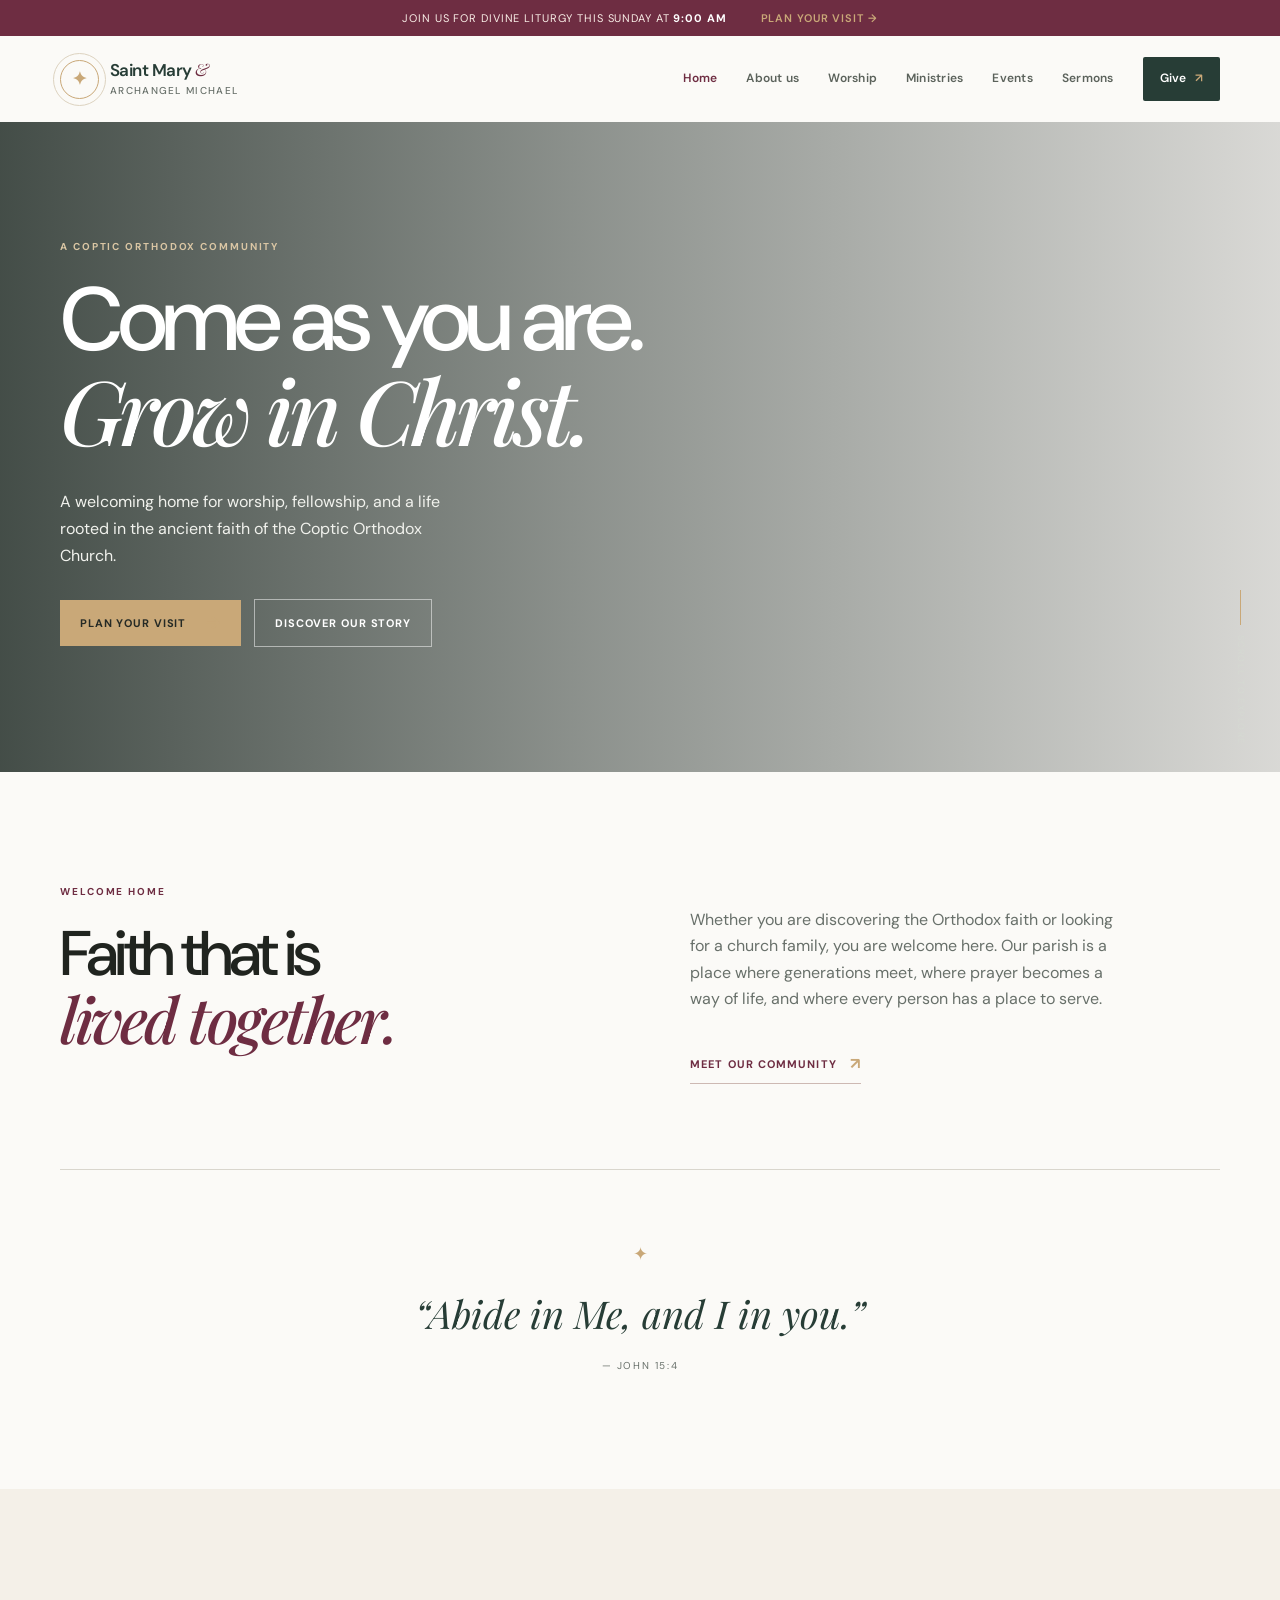
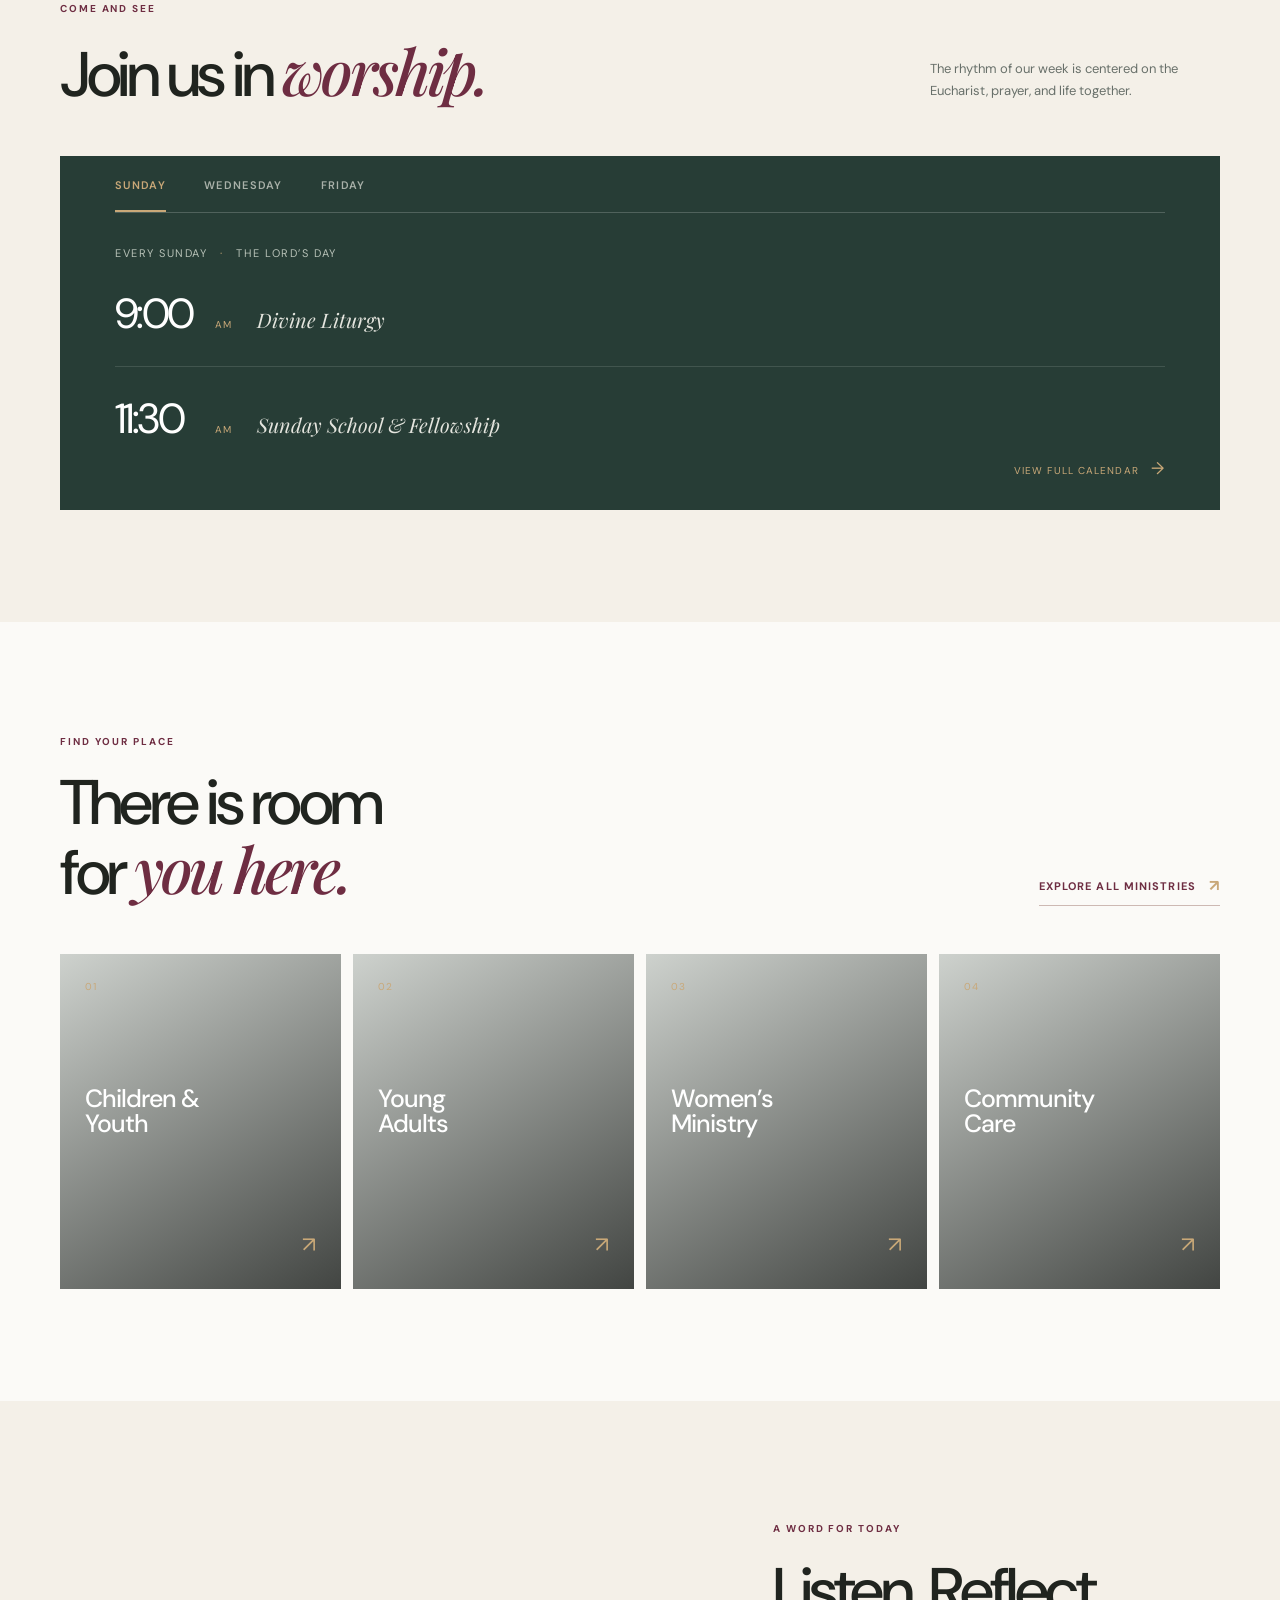
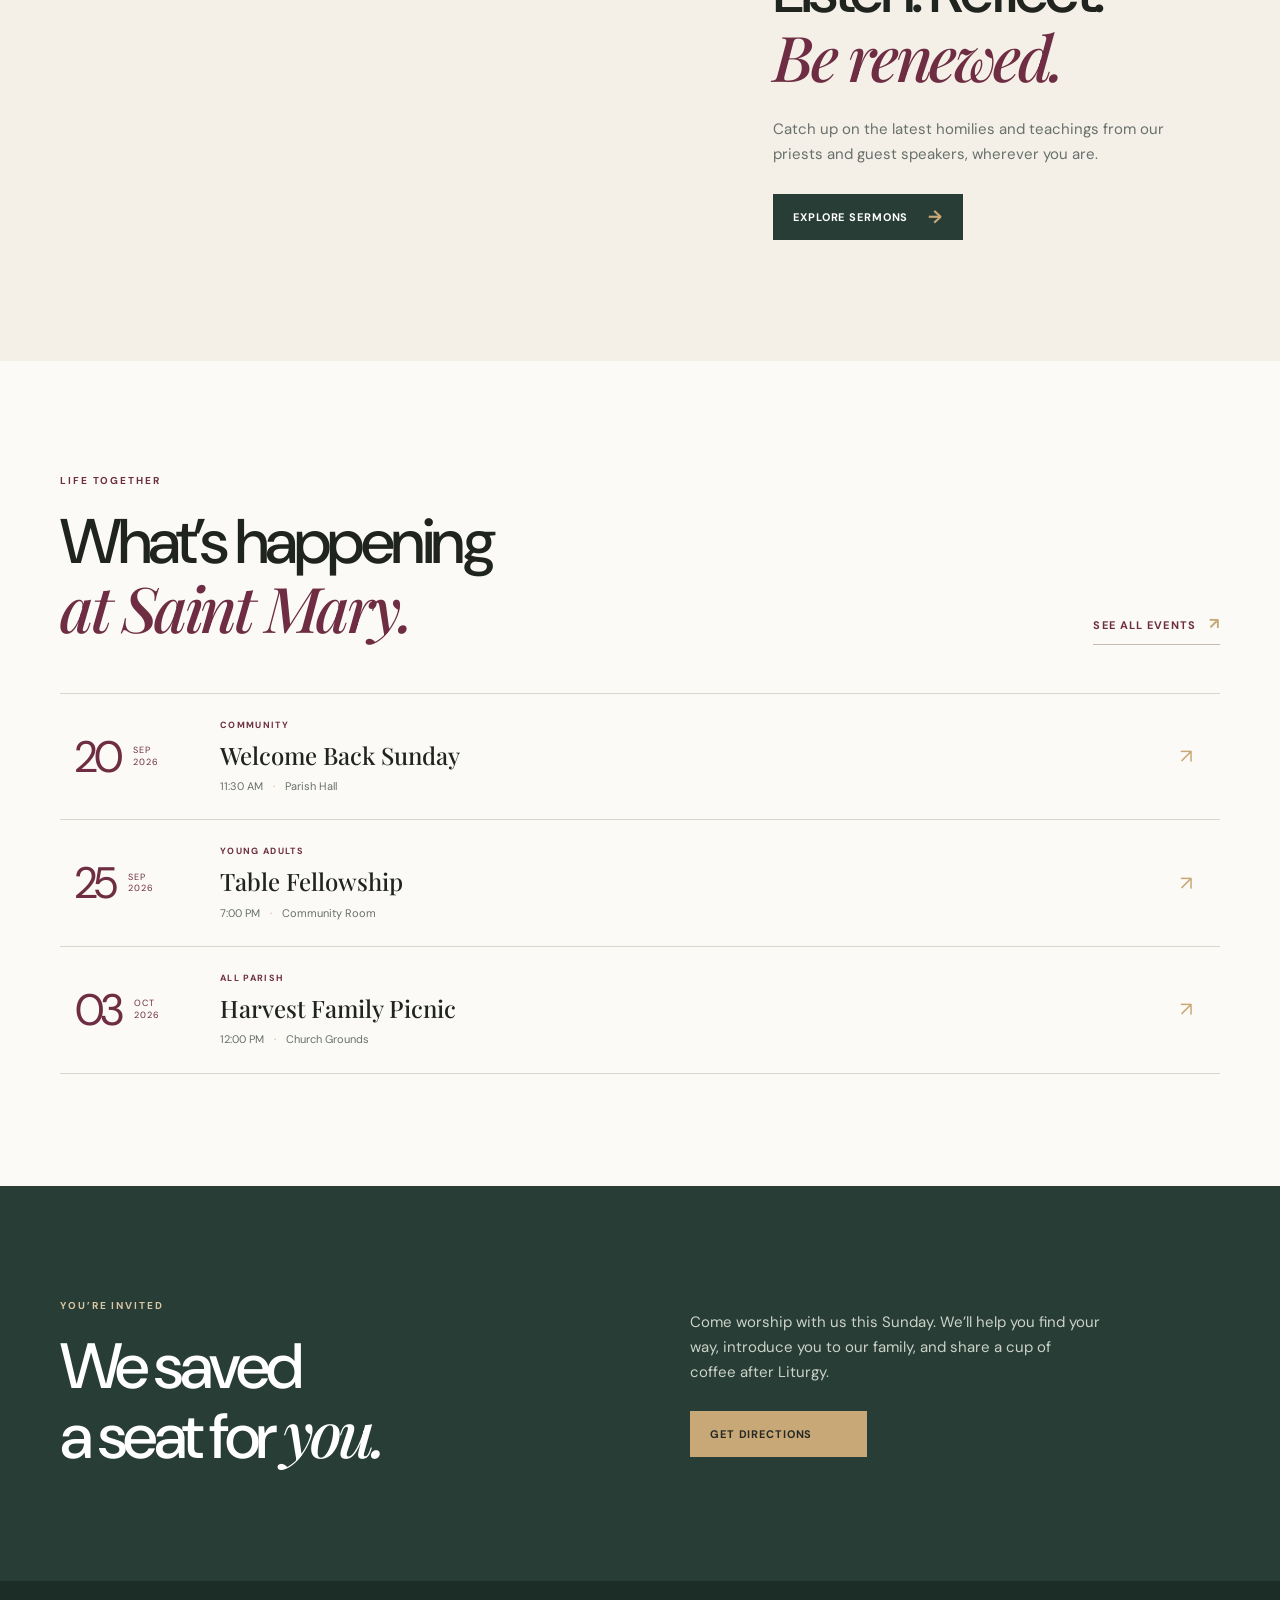
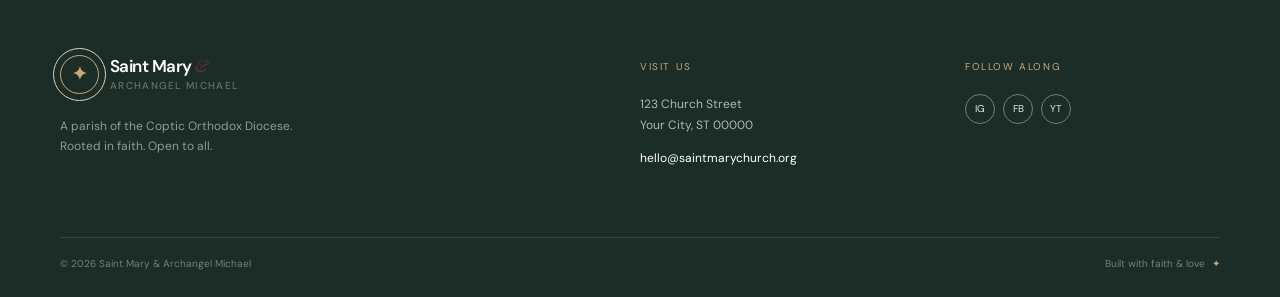
==== index.html @ 9b7d90f0 "Initial commit" ====
<!DOCTYPE html>
<html lang="en">
<head>
  <meta charset="UTF-8">
  <meta name="viewport" content="width=device-width, initial-scale=1.0">
  <meta name="description" content="Saint Mary and Archangel Michael Coptic Orthodox Church — a place to worship, belong, and grow in Christ.">
  <title>Saint Mary &amp; Archangel Michael</title>
  <link rel="preconnect" href="https://fonts.googleapis.com">
  <link rel="preconnect" href="https://fonts.gstatic.com" crossorigin>
  <link href="https://fonts.googleapis.com/css2?family=DM+Sans:wght@400;500;600;700&family=Playfair+Display:ital,wght@0,500;0,600;1,500&display=swap" rel="stylesheet">
  <link rel="stylesheet" href="style.css">
</head>
<body>
  <header class="site-header" id="top">
    <div class="announcement">
      <p>Join us for Divine Liturgy this Sunday at <strong>9:00 AM</strong></p>
      <a href="#visit">Plan your visit <span aria-hidden="true">→</span></a>
    </div>
    <nav class="nav container" aria-label="Main navigation">
      <a class="brand" href="#top" aria-label="Saint Mary and Archangel Michael home">
        <span class="brand-mark" aria-hidden="true"><span>✦</span></span>
        <span class="brand-name">Saint Mary <i>&amp;</i><br><small>Archangel Michael</small></span>
      </a>
      <button class="menu-toggle" type="button" aria-expanded="false" aria-controls="nav-links">
        <span></span><span></span><span></span><span class="sr-only">Open menu</span>
      </button>
      <div class="nav-links" id="nav-links">
        <a class="active" href="index.html">Home</a>
        <a href="pages/about.html">About us</a>
        <a href="pages/worship.html">Worship</a>
        <a href="pages/ministries.html">Ministries</a>
        <a href="pages/events.html">Events</a>
        <a href="pages/sermons.html">Sermons</a>
        <a class="nav-cta" href="pages/give.html">Give <span aria-hidden="true">↗</span></a>
      </div>
    </nav>
  </header>

  <main>
    <section class="hero">
      <div class="hero-image" role="img" aria-label="Sunlight through the windows of a church"></div>
      <div class="hero-overlay"></div>
      <div class="hero-content container">
        <p class="eyebrow light">A Coptic Orthodox community</p>
        <h1>Come as you are.<br><em>Grow in Christ.</em></h1>
        <p class="hero-copy">A welcoming home for worship, fellowship, and a life rooted in the ancient faith of the Coptic Orthodox Church.</p>
        <div class="hero-actions">
          <a class="button button-primary" href="#visit">Plan your visit <span aria-hidden="true">→</span></a>
          <a class="button button-ghost" href="#about">Discover our story</a>
        </div>
      </div>
      <div class="hero-scroll" aria-hidden="true"><span></span> Scroll to explore</div>
    </section>

    <section class="welcome section" id="about">
      <div class="container welcome-grid">
        <div>
          <p class="eyebrow">Welcome home</p>
          <h2>Faith that is<br><em>lived together.</em></h2>
        </div>
        <div class="welcome-copy">
          <p>Whether you are discovering the Orthodox faith or looking for a church family, you are welcome here. Our parish is a place where generations meet, where prayer becomes a way of life, and where every person has a place to serve.</p>
          <a class="text-link" href="#visit">Meet our community <span aria-hidden="true">↗</span></a>
        </div>
      </div>
      <div class="container scripture">
        <span class="cross-line" aria-hidden="true">✦</span>
        <blockquote>“Abide in Me, and I in you.”</blockquote>
        <cite>— John 15:4</cite>
      </div>
    </section>

    <section class="worship section section-tinted" id="worship">
      <div class="container">
        <div class="section-heading">
          <div>
            <p class="eyebrow">Come and see</p>
            <h2>Join us in <em>worship.</em></h2>
          </div>
          <p class="heading-note">The rhythm of our week is centered on the Eucharist, prayer, and life together.</p>
        </div>
        <div class="service-card">
          <div class="service-tabs" role="tablist" aria-label="Service days">
            <button class="service-tab active" role="tab" aria-selected="true" aria-controls="sunday" id="sunday-tab">Sunday</button>
            <button class="service-tab" role="tab" aria-selected="false" aria-controls="wednesday" id="wednesday-tab">Wednesday</button>
            <button class="service-tab" role="tab" aria-selected="false" aria-controls="friday" id="friday-tab">Friday</button>
          </div>
          <div class="service-details active" id="sunday" role="tabpanel" aria-labelledby="sunday-tab">
            <div class="service-day">Every Sunday <span>·</span> The Lord’s Day</div>
            <div class="service-times"><strong>9:00</strong><span>AM</span><i>Divine Liturgy</i></div>
            <div class="service-times"><strong>11:30</strong><span>AM</span><i>Sunday School &amp; Fellowship</i></div>
          </div>
          <div class="service-details" id="wednesday" role="tabpanel" aria-labelledby="wednesday-tab" hidden>
            <div class="service-day">Every Wednesday <span>·</span> Midweek prayer</div>
            <div class="service-times"><strong>7:00</strong><span>PM</span><i>Vespers &amp; Bible Study</i></div>
            <div class="service-times"><strong>8:00</strong><span>PM</span><i>Youth Fellowship</i></div>
          </div>
          <div class="service-details" id="friday" role="tabpanel" aria-labelledby="friday-tab" hidden>
            <div class="service-day">Every Friday <span>·</span> A time of praise</div>
            <div class="service-times"><strong>7:00</strong><span>PM</span><i>Praise &amp; Worship</i></div>
            <div class="service-times"><strong>8:30</strong><span>PM</span><i>Agape Meal</i></div>
          </div>
          <a class="service-link" href="#visit">View full calendar <span aria-hidden="true">→</span></a>
        </div>
      </div>
    </section>

    <section class="ministries section" id="ministries">
      <div class="container">
        <div class="section-heading">
          <div>
            <p class="eyebrow">Find your place</p>
            <h2>There is room<br>for <em>you here.</em></h2>
          </div>
          <a class="text-link desktop-link" href="#contact">Explore all ministries <span aria-hidden="true">↗</span></a>
        </div>
        <div class="ministry-grid">
          <a class="ministry-card card-one" href="#contact"><span class="card-number">01</span><h3>Children &amp;<br>Youth</h3><span class="card-arrow">↗</span></a>
          <a class="ministry-card card-two" href="#contact"><span class="card-number">02</span><h3>Young<br>Adults</h3><span class="card-arrow">↗</span></a>
          <a class="ministry-card card-three" href="#contact"><span class="card-number">03</span><h3>Women’s<br>Ministry</h3><span class="card-arrow">↗</span></a>
          <a class="ministry-card card-four" href="#contact"><span class="card-number">04</span><h3>Community<br>Care</h3><span class="card-arrow">↗</span></a>
        </div>
      </div>
    </section>

    <section class="feature section" id="sermons">
      <div class="feature-image" role="img" aria-label="Candlelight inside the church"></div>
      <div class="feature-content">
        <p class="eyebrow">A word for today</p>
        <h2>Listen. Reflect.<br><em>Be renewed.</em></h2>
        <p>Catch up on the latest homilies and teachings from our priests and guest speakers, wherever you are.</p>
        <a class="button button-dark" href="#events">Explore sermons <span aria-hidden="true">→</span></a>
      </div>
    </section>

    <section class="events section" id="events">
      <div class="container">
        <div class="section-heading">
          <div><p class="eyebrow">Life together</p><h2>What’s happening<br><em>at Saint Mary.</em></h2></div>
          <a class="text-link desktop-link" href="#contact">See all events <span aria-hidden="true">↗</span></a>
        </div>
        <div class="event-list">
          <a class="event" href="#contact"><time datetime="2026-09-20"><strong>20</strong><span>SEP<br>2026</span></time><div><p class="event-type">Community</p><h3>Welcome Back Sunday</h3><p class="event-meta">11:30 AM <span>·</span> Parish Hall</p></div><span class="event-arrow">↗</span></a>
          <a class="event" href="#contact"><time datetime="2026-09-25"><strong>25</strong><span>SEP<br>2026</span></time><div><p class="event-type">Young adults</p><h3>Table Fellowship</h3><p class="event-meta">7:00 PM <span>·</span> Community Room</p></div><span class="event-arrow">↗</span></a>
          <a class="event" href="#contact"><time datetime="2026-10-03"><strong>03</strong><span>OCT<br>2026</span></time><div><p class="event-type">All parish</p><h3>Harvest Family Picnic</h3><p class="event-meta">12:00 PM <span>·</span> Church Grounds</p></div><span class="event-arrow">↗</span></a>
        </div>
      </div>
    </section>

    <section class="visit section" id="visit">
      <div class="container visit-grid">
        <div><p class="eyebrow light">You’re invited</p><h2>We saved<br>a seat for <em>you.</em></h2></div>
        <div id="give"><p>Come worship with us this Sunday. We’ll help you find your way, introduce you to our family, and share a cup of coffee after Liturgy.</p><a class="button button-primary" href="#contact">Get directions <span aria-hidden="true">→</span></a></div>
      </div>
    </section>
  </main>

  <footer class="footer" id="contact">
    <div class="container footer-top">
      <div class="footer-brand"><a class="brand" href="#top"><span class="brand-mark" aria-hidden="true"><span>✦</span></span><span class="brand-name">Saint Mary <i>&amp;</i><br><small>Archangel Michael</small></span></a><p>A parish of the Coptic Orthodox Diocese.<br>Rooted in faith. Open to all.</p></div>
      <div class="footer-column"><p class="footer-label">Visit us</p><p>123 Church Street<br>Your City, ST 00000</p><a href="mailto:hello@saintmarychurch.org">hello@saintmarychurch.org</a></div>
      <div class="footer-column"><p class="footer-label">Follow along</p><div class="socials"><a href="#contact" aria-label="Instagram">ig</a><a href="#contact" aria-label="Facebook">fb</a><a href="#contact" aria-label="YouTube">yt</a></div></div>
    </div>
    <div class="container footer-bottom"><span>© 2026 Saint Mary &amp; Archangel Michael</span><span>Built with faith &amp; love <span aria-hidden="true">✦</span></span></div>
  </footer>
  <script src="script.js"></script>
</body>
</html>
---- style.css ----
:root{--ink:#20241f;--muted:#68706a;--cream:#f4f0e8;--paper:#fbfaf7;--green:#273d36;--green-light:#35554a;--plum:#6e2d42;--gold:#c9a878;--line:#d9d6cd;--serif:"Playfair Display",Georgia,serif;--sans:"DM Sans",Arial,sans-serif}*{box-sizing:border-box}html{scroll-behavior:smooth}body{margin:0;background:var(--paper);color:var(--ink);font-family:var(--sans);font-size:15px;line-height:1.65}a{color:inherit;text-decoration:none}.container{width:min(1160px,calc(100% - 64px));margin:0 auto}.sr-only{position:absolute;width:1px;height:1px;padding:0;margin:-1px;overflow:hidden;clip:rect(0,0,0,0);white-space:nowrap;border:0}.announcement{background:var(--plum);color:#f9eee7;display:flex;justify-content:center;gap:34px;align-items:center;min-height:36px;font-size:11px;letter-spacing:.08em;text-transform:uppercase}.announcement p{margin:0}.announcement strong{color:#fff}.announcement a{color:var(--gold);font-weight:600}.nav{height:86px;display:flex;align-items:center;justify-content:space-between}.site-header{background:var(--paper);position:relative;z-index:5}.brand{display:flex;align-items:center;gap:11px;color:var(--green);font-weight:600;line-height:1.05}.brand-mark{height:39px;width:39px;border:1px solid var(--gold);border-radius:50%;display:grid;place-items:center;color:var(--gold);font-size:18px;position:relative}.brand-mark:after{content:"";height:51px;width:51px;position:absolute;border:1px solid #ddd3c0;border-radius:50%}.brand-name{font-size:17px;letter-spacing:-.03em}.brand-name i{font-family:var(--serif);font-weight:400;color:var(--plum)}.brand-name small{font-size:10px;font-weight:500;letter-spacing:.13em;text-transform:uppercase;color:var(--muted)}.nav-links{display:flex;gap:29px;align-items:center;font-size:12px;font-weight:600;letter-spacing:.02em;color:#5b625b}.nav-links a{transition:color .2s}.nav-links a:hover,.nav-links a.active{color:var(--plum)}.nav-cta{background:var(--green);color:white!important;padding:12px 17px;border-radius:2px}.nav-cta span{color:var(--gold);padding-left:5px}.menu-toggle{display:none;border:0;background:none;padding:10px}.hero{min-height:650px;position:relative;color:#fff;display:flex;align-items:center;overflow:hidden}.hero-image,.hero-overlay{position:absolute;inset:0}.hero-image{background-image:url("https://images.unsplash.com/photo-1507692049790-de58290a4334?auto=format&fit=crop&w=2000&q=85");background-position:center 55%;background-size:cover;transform:scale(1.02)}.hero-overlay{background:linear-gradient(90deg,rgba(22,34,28,.8) 0%,rgba(27,38,32,.49) 46%,rgba(23,26,22,.15) 100%)}.hero-content{position:relative;padding:88px 0 96px}.eyebrow{color:var(--plum);font-size:10px;font-weight:700;letter-spacing:.19em;text-transform:uppercase;margin:0 0 21px}.eyebrow.light{color:#dac6a4}.hero h1{font-size:clamp(52px,7vw,92px);font-weight:500;letter-spacing:-.055em;line-height:.99;margin:0;max-width:700px}.hero h1 em,.visit h2 em{font-family:var(--serif);font-weight:500}.hero-copy{color:#f1f2ed;max-width:420px;margin:27px 0 30px;font-size:16px;line-height:1.7}.hero-actions{display:flex;align-items:center;gap:13px}.button{display:inline-flex;align-items:center;gap:20px;padding:14px 20px;font-size:11px;font-weight:700;letter-spacing:.08em;text-transform:uppercase;transition:all .2s}.button span{font-size:18px;color:var(--gold);line-height:0}.button-primary{background:var(--gold);color:#252a25}.button-primary:hover{background:#dfc18f}.button-ghost{border:1px solid rgba(255,255,255,.5);color:#fff}.button-ghost:hover{background:#fff;color:var(--green)}.hero-scroll{position:absolute;right:32px;bottom:28px;font-size:9px;letter-spacing:.16em;text-transform:uppercase;color:#d5d9d2;writing-mode:vertical-rl;display:flex;align-items:center;gap:10px}.hero-scroll span{height:35px;border-left:1px solid var(--gold)}.section{padding:112px 0}.welcome{background:var(--paper)}.welcome-grid{display:grid;grid-template-columns:1fr 1fr;gap:100px}.welcome h2,.section-heading h2,.feature h2{font-size:clamp(40px,5vw,63px);font-weight:500;letter-spacing:-.055em;line-height:1.03;margin:0}.welcome h2 em,.section-heading h2 em,.feature h2 em{font-family:var(--serif);font-weight:500;color:var(--plum)}.welcome-copy{padding-top:7px;max-width:440px;color:var(--muted);font-size:16px}.text-link{display:inline-flex;gap:13px;align-items:center;color:var(--plum);font-size:11px;text-transform:uppercase;font-weight:700;letter-spacing:.1em;border-bottom:1px solid #cdb9b3;padding-bottom:6px;margin-top:22px}.text-link span{font-size:16px;color:var(--gold)}.scripture{text-align:center;border-top:1px solid var(--line);margin-top:85px;padding-top:70px}.cross-line{font-size:18px;color:var(--gold)}blockquote{font-family:var(--serif);color:var(--green);font-size:clamp(27px,3vw,39px);margin:12px 0 7px;font-style:italic}cite{font-size:10px;letter-spacing:.16em;text-transform:uppercase;font-style:normal;color:var(--muted)}.section-tinted{background:var(--cream)}.section-heading{display:flex;justify-content:space-between;align-items:flex-end;margin-bottom:48px}.heading-note{width:290px;color:var(--muted);font-size:13px;margin:0 0 7px}.service-card{background:var(--green);color:#fff;padding:0 55px;position:relative}.service-tabs{display:flex;border-bottom:1px solid rgba(255,255,255,.19);gap:38px}.service-tab{font:600 11px var(--sans);letter-spacing:.12em;text-transform:uppercase;background:none;color:#a9b1a9;border:0;border-bottom:2px solid transparent;padding:22px 0 18px;cursor:pointer}.service-tab.active{color:var(--gold);border-color:var(--gold)}.service-details{padding:31px 0 40px}.service-day{font-size:11px;text-transform:uppercase;letter-spacing:.14em;color:#b7c1b7}.service-day span{color:var(--gold);padding:0 8px}.service-times{display:grid;grid-template-columns:100px 42px 1fr;align-items:baseline;border-bottom:1px solid rgba(255,255,255,.12);padding:17px 0}.service-times:last-child{border:0}.service-times strong{font-size:42px;font-weight:400;letter-spacing:-.06em}.service-times span{font-size:10px;color:var(--gold);letter-spacing:.1em}.service-times i{font-family:var(--serif);font-size:20px;font-style:italic;color:#e4e5de}.service-link{position:absolute;right:55px;bottom:28px;color:var(--gold);font-size:10px;letter-spacing:.11em;text-transform:uppercase}.service-link span{font-size:17px;padding-left:8px}.ministries{background:var(--paper)}.ministry-grid{display:grid;grid-template-columns:repeat(4,1fr);gap:12px}.ministry-card{aspect-ratio:.84;position:relative;padding:25px;display:flex;flex-direction:column;justify-content:space-between;color:#fff;overflow:hidden;background-size:cover;background-position:center;transition:transform .3s}.ministry-card:before{content:"";position:absolute;inset:0;background:linear-gradient(150deg,rgba(24,48,38,.2),rgba(20,24,21,.8))}.ministry-card>*{position:relative}.ministry-card:hover{transform:translateY(-7px)}.card-one{background-image:url("https://images.unsplash.com/photo-1489493585363-d69421e0edd3?auto=format&fit=crop&w=700&q=80")}.card-two{background-image:url("https://images.unsplash.com/photo-1529156069898-49953e39b3ac?auto=format&fit=crop&w=700&q=80")}.card-three{background-image:url("https://images.unsplash.com/photo-1511632765486-a01980e01a18?auto=format&fit=crop&w=700&q=80")}.card-four{background-image:url("https://images.unsplash.com/photo-1532629345422-7515f3d16bb6?auto=format&fit=crop&w=700&q=80")}.card-number{font-size:10px;color:var(--gold);letter-spacing:.12em}.ministry-card h3{font-size:25px;line-height:1.02;font-weight:500;letter-spacing:-.04em;margin:0}.card-arrow{align-self:flex-end;color:var(--gold);font-size:22px}.feature{padding:0;display:grid;grid-template-columns:1.1fr .9fr;background:var(--cream)}.feature-image{min-height:560px;background:url("https://images.unsplash.com/photo-1519491050282-cf00c82424b4?auto=format&fit=crop&w=1200&q=85") center/cover}.feature-content{align-self:center;padding:70px 12%;max-width:560px}.feature-content>p:not(.eyebrow){color:var(--muted);margin:24px 0 27px}.button-dark{background:var(--green);color:#fff}.button-dark:hover{background:var(--plum)}.events{background:var(--paper)}.event-list{border-top:1px solid var(--line)}.event{display:grid;grid-template-columns:115px 1fr 25px;align-items:center;gap:30px;padding:24px 15px;border-bottom:1px solid var(--line);transition:background .2s}.event:hover{background:var(--cream)}.event time{display:flex;align-items:center;gap:13px;color:var(--plum)}.event time strong{font-size:44px;font-weight:400;letter-spacing:-.08em;line-height:1}.event time span{font-size:9px;line-height:1.3;letter-spacing:.12em}.event-type{font-size:9px;color:var(--plum);font-weight:700;letter-spacing:.15em;text-transform:uppercase;margin:0}.event h3{font-family:var(--serif);font-size:24px;font-weight:500;margin:3px 0 2px}.event-meta{font-size:11px;color:var(--muted);margin:0}.event-meta span{color:var(--gold);padding:0 7px}.event-arrow{font-size:20px;color:var(--gold)}.visit{background:var(--green);color:#fff}.visit-grid{display:grid;grid-template-columns:1fr 1fr;gap:100px;align-items:center}.visit h2{font-size:clamp(45px,5vw,67px);font-weight:500;letter-spacing:-.06em;line-height:1.01;margin:0}.visit-grid>div:last-child{max-width:410px}.visit-grid>div:last-child p{color:#ccd2c8;margin:0 0 26px}.footer{background:#1c2c26;color:#c9d0c7;padding:74px 0 25px}.footer-top{display:grid;grid-template-columns:2fr 1fr 1fr;gap:70px;padding-bottom:68px}.footer .brand{color:#fff}.footer-brand>p{font-size:12px;color:#8f9e92;margin:23px 0 0}.footer-label{font-size:10px;letter-spacing:.16em;text-transform:uppercase;color:var(--gold);margin:4px 0 18px}.footer-column p:not(.footer-label){font-size:12px;color:#afb9af;line-height:1.8;margin:0}.footer-column>a{font-size:12px;color:#fff;display:block;margin-top:12px}.socials{display:flex;gap:8px}.socials a{border:1px solid #718176;color:#e5e9df;width:30px;height:30px;border-radius:50%;font-size:10px;display:grid;place-items:center;text-transform:uppercase}.footer-bottom{border-top:1px solid #35473d;padding-top:18px;display:flex;justify-content:space-between;color:#748378;font-size:10px}.footer-bottom span span{color:var(--gold);padding-left:4px}@media(max-width:800px){.container{width:min(100% - 40px,600px)}.announcement{gap:10px;padding:7px 15px;font-size:9px}.nav{height:74px}.menu-toggle{display:flex;flex-direction:column;gap:4px}.menu-toggle span:not(.sr-only){display:block;width:21px;height:1px;background:var(--green)}.nav-links{position:absolute;display:none;top:110px;left:20px;right:20px;flex-direction:column;align-items:stretch;gap:0;background:var(--paper);box-shadow:0 12px 30px #20241f18;padding:10px}.nav-links.open{display:flex}.nav-links a{padding:12px 10px}.hero{min-height:600px}.hero-content{padding:75px 0}.hero h1{font-size:clamp(48px,13vw,72px)}.hero-scroll{display:none}.section{padding:78px 0}.welcome-grid,.visit-grid{grid-template-columns:1fr;gap:27px}.welcome-copy{padding:0}.scripture{margin-top:65px;padding-top:50px}.section-heading{display:block;margin-bottom:32px}.heading-note{margin-top:23px;width:auto}.service-card{padding:0 23px}.service-tabs{gap:20px}.service-tab{font-size:9px}.service-link{position:static;display:block;padding-bottom:25px}.service-times{grid-template-columns:80px 37px 1fr}.service-times strong{font-size:34px}.service-times i{font-size:17px}.ministry-grid{grid-template-columns:1fr 1fr}.ministry-card{padding:17px;aspect-ratio:.88}.ministry-card h3{font-size:21px}.desktop-link{display:none}.feature{grid-template-columns:1fr}.feature-image{min-height:330px}.feature-content{padding:65px 20px}.event{grid-template-columns:70px 1fr 20px;gap:15px;padding:20px 0}.event time strong{font-size:34px}.event h3{font-size:20px}.footer-top{grid-template-columns:1fr 1fr;gap:38px}.footer-brand{grid-column:1/-1}.footer-bottom{display:block}.footer-bottom span{display:block;margin-top:5px}}@media(max-width:400px){.brand-name{font-size:15px}.brand-name small{font-size:8px}.brand-mark{width:34px;height:34px}.announcement a{display:none}.hero-actions{align-items:flex-start;flex-direction:column}.hero-copy{font-size:14px}.service-times{grid-template-columns:70px 31px 1fr}.service-times i{font-size:15px}.footer-top{grid-template-columns:1fr}}
.page-hero{min-height:390px;background:var(--green);color:#fff;display:flex;align-items:center;position:relative;overflow:hidden}.page-hero:after{content:"✦";position:absolute;right:9%;bottom:-58px;color:rgba(201,168,120,.2);font-size:330px;line-height:1}.page-hero .container{position:relative;z-index:1}.page-hero h1{font-size:clamp(47px,6vw,76px);font-weight:500;letter-spacing:-.06em;line-height:1.02;margin:0}.page-hero h1 em{font-family:var(--serif);color:var(--gold);font-weight:500}.page-hero p:last-child{color:#c6d0c7;max-width:390px;margin:24px 0 0;font-size:16px}.page-hero-worship{background:linear-gradient(90deg,rgba(27,52,42,.92),rgba(27,52,42,.6)),url("https://images.unsplash.com/photo-1519491050282-cf00c82424b4?auto=format&fit=crop&w=1600&q=80") center/cover}.page-hero-ministries{background:linear-gradient(90deg,rgba(27,52,42,.92),rgba(27,52,42,.55)),url("https://images.unsplash.com/photo-1529156069898-49953e39b3ac?auto=format&fit=crop&w=1600&q=80") center/cover}.page-hero-events{background:linear-gradient(90deg,rgba(27,52,42,.92),rgba(27,52,42,.55)),url("https://images.unsplash.com/photo-1504150558240-0b4fd8946624?auto=format&fit=crop&w=1600&q=80") center/cover}.page-hero-sermons{background:linear-gradient(90deg,rgba(27,52,42,.92),rgba(27,52,42,.55)),url("https://images.unsplash.com/photo-1507692049790-de58290a4334?auto=format&fit=crop&w=1600&q=80") center/cover}.page-hero-give{background:linear-gradient(90deg,rgba(27,52,42,.92),rgba(27,52,42,.55)),url("https://images.unsplash.com/photo-1504052434569-70ad5836ab65?auto=format&fit=crop&w=1600&q=80") center/cover}.split-content{display:grid;grid-template-columns:1fr 1fr;gap:100px}.split-content h2{font-size:clamp(40px,5vw,62px);font-weight:500;letter-spacing:-.055em;line-height:1.04;margin:0}.split-content h2 em{font-family:var(--serif);color:var(--plum);font-weight:500}.prose{max-width:480px;color:var(--muted);font-size:16px;padding-top:5px}.prose p{margin:0 0 20px}.values-grid{display:grid;grid-template-columns:1.2fr repeat(3,1fr);gap:35px}.values-grid h2{font-size:clamp(35px,4vw,50px);font-weight:500;letter-spacing:-.055em;line-height:1.02;margin:0}.values-grid h2 em{font-family:var(--serif);color:var(--plum);font-weight:500}.value{border-left:1px solid var(--line);padding-left:24px}.value span,.ministry-details span,.giving-card>span{font-size:10px;color:var(--plum);letter-spacing:.15em;font-weight:700}.value h3,.ministry-details h3,.giving-card h3{font-family:var(--serif);font-size:25px;font-weight:500;margin:23px 0 7px}.value p,.ministry-details p,.giving-card p{color:var(--muted);font-size:13px;margin:0}.worship-card{max-width:960px}.ministry-details{display:grid;grid-template-columns:repeat(4,1fr);gap:25px}.ministry-details>div{border-top:1px solid var(--line);padding-top:19px}.ministry-details h3{margin-top:18px}.sermon-list{border-top:1px solid var(--line)}.sermon{display:grid;grid-template-columns:54px 1fr auto;align-items:center;gap:22px;padding:25px 12px;border-bottom:1px solid var(--line)}.sermon-play{height:43px;width:43px;border:1px solid var(--gold);border-radius:50%;display:grid;place-items:center;color:var(--plum);font-size:13px;padding-left:2px}.sermon h3{font-family:var(--serif);font-size:25px;font-weight:500;margin:4px 0}.sermon p:last-child{color:var(--muted);font-size:11px;margin:0}.sermon p span{color:var(--gold);padding:0 6px}.sermon .text-link{margin:0}.giving-grid{display:grid;grid-template-columns:repeat(3,1fr);gap:13px}.giving-card{background:var(--paper);padding:30px;min-height:280px;display:flex;flex-direction:column;align-items:flex-start}.giving-card h3{font-size:28px;margin:25px 0 7px}.giving-card p{max-width:250px}.giving-card .button,.giving-card .text-link{margin-top:auto}
@media(max-width:800px){.page-hero{min-height:350px}.page-hero:after{font-size:220px;right:-3%;bottom:-40px}.split-content{grid-template-columns:1fr;gap:28px}.values-grid{grid-template-columns:1fr 1fr;gap:34px}.values-grid>div:first-child{grid-column:1/-1}.ministry-details{grid-template-columns:1fr 1fr}.sermon{grid-template-columns:45px 1fr}.sermon .text-link{grid-column:2;justify-self:start}.giving-grid{grid-template-columns:1fr}.giving-card{min-height:235px}}
@media(max-width:400px){.values-grid,.ministry-details{grid-template-columns:1fr}.values-grid>div:first-child{grid-column:auto}.value{border-left:0;border-top:1px solid var(--line);padding:20px 0 0}}
.standalone-page{background:var(--cream)}.standalone-header{background:var(--paper);border-bottom:1px solid var(--line);padding:24px 0}.tool-page,.legal-page{padding:92px 0 120px}.tool-intro{max-width:650px;margin-bottom:55px}.tool-intro h1,.legal-heading h1{font-size:clamp(50px,7vw,84px);font-weight:500;letter-spacing:-.06em;line-height:.98;margin:0}.tool-intro h1 em,.legal-heading h1 em{font-family:var(--serif);font-weight:500;color:var(--plum)}.tool-intro>p:last-child{color:var(--muted);font-size:17px;max-width:510px;margin:27px 0 0}.tool-card{background:var(--green);color:#fff;max-width:740px;padding:45px 50px;position:relative}.tool-card-number{color:var(--gold);font-size:10px;font-weight:700;letter-spacing:.16em}.tool-card h2{font-family:var(--serif);font-size:34px;font-weight:500;margin:24px 0 10px}.tool-card p{color:#d4ddd4;max-width:580px;margin:0}.tool-card .tool-note{border-top:1px solid rgba(255,255,255,.2);margin-top:27px;padding-top:20px;font-size:13px;color:#b7c3b8}.standalone-link{margin-top:25px;color:var(--gold)!important;border-color:rgba(201,168,120,.55)}.legal-heading{margin-bottom:48px}.legal-heading>p:last-child{color:var(--muted);font-size:12px;letter-spacing:.08em;text-transform:uppercase;margin:22px 0 0}.legal-card{background:var(--paper);max-width:840px;padding:55px 65px;box-shadow:0 12px 40px rgba(39,61,54,.06)}.legal-card p,.legal-card li{color:var(--muted);font-size:15px;line-height:1.8}.legal-card p:first-child{color:var(--ink)}.legal-card h2{font-size:23px;color:var(--green);font-family:var(--serif);font-weight:500;margin:38px 0 8px}.legal-card ul{padding-left:23px}.legal-card code{font-size:12px;background:var(--cream);padding:3px 5px;overflow-wrap:anywhere}.legal-card a{color:var(--plum);border-bottom:1px solid #cdb9b3}.legal-card .standalone-link{color:var(--plum)!important}@media(max-width:800px){.standalone-header{padding:20px 0}.tool-page,.legal-page{padding:65px 0 80px}.tool-card,.legal-card{padding:32px 25px}.legal-card p,.legal-card li{font-size:14px}}
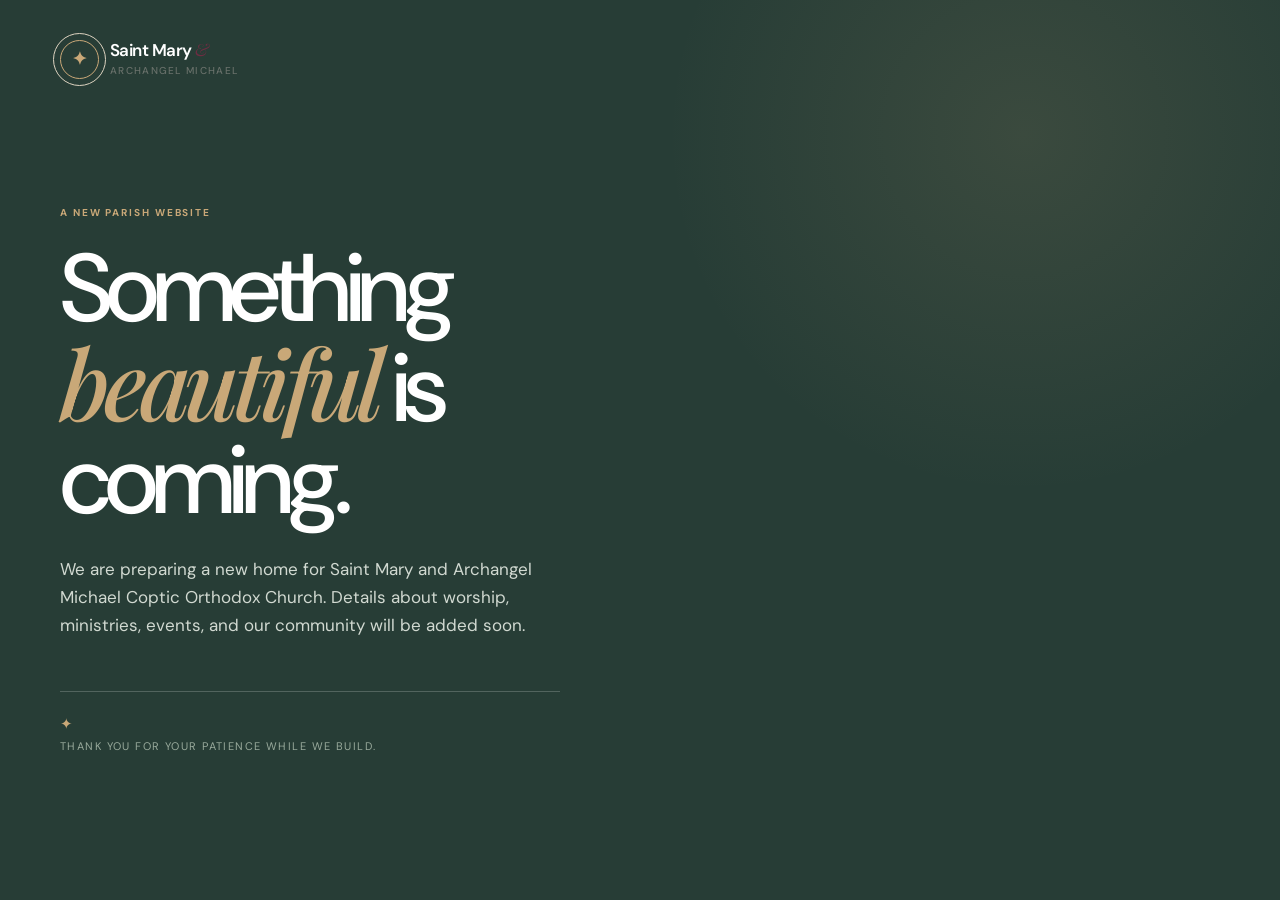
==== commit 77106904: "Updated all page templates with "coming soon" placeholders while the website is under construction" ====
--- a/index.html
+++ b/index.html
@@ -3,166 +3,25 @@
 <head>
   <meta charset="UTF-8">
   <meta name="viewport" content="width=device-width, initial-scale=1.0">
-  <meta name="description" content="Saint Mary and Archangel Michael Coptic Orthodox Church — a place to worship, belong, and grow in Christ.">
-  <title>Saint Mary &amp; Archangel Michael</title>
+  <meta name="robots" content="noindex">
+  <title>Coming Soon | Saint Mary &amp; Archangel Michael</title>
   <link rel="preconnect" href="https://fonts.googleapis.com">
   <link rel="preconnect" href="https://fonts.gstatic.com" crossorigin>
   <link href="https://fonts.googleapis.com/css2?family=DM+Sans:wght@400;500;600;700&family=Playfair+Display:ital,wght@0,500;0,600;1,500&display=swap" rel="stylesheet">
   <link rel="stylesheet" href="style.css">
 </head>
-<body>
-  <header class="site-header" id="top">
-    <div class="announcement">
-      <p>Join us for Divine Liturgy this Sunday at <strong>9:00 AM</strong></p>
-      <a href="#visit">Plan your visit <span aria-hidden="true">→</span></a>
+<body class="coming-soon-page">
+  <main class="coming-soon">
+    <div class="container">
+      <div class="brand" aria-label="Saint Mary and Archangel Michael"><span class="brand-mark" aria-hidden="true"><span>✦</span></span><span class="brand-name">Saint Mary <i>&amp;</i><br><small>Archangel Michael</small></span></div>
+      <div class="coming-soon-content">
+        <p class="eyebrow">A new parish website</p>
+        <h1>Something<br><em>beautiful</em> is coming.</h1>
+        <p>We are preparing a new home for Saint Mary and Archangel Michael Coptic Orthodox Church. Details about worship, ministries, events, and our community will be added soon.</p>
+        <div class="coming-soon-rule"><span>✦</span></div>
+        <p class="coming-soon-note">Thank you for your patience while we build.</p>
+      </div>
     </div>
-    <nav class="nav container" aria-label="Main navigation">
-      <a class="brand" href="#top" aria-label="Saint Mary and Archangel Michael home">
-        <span class="brand-mark" aria-hidden="true"><span>✦</span></span>
-        <span class="brand-name">Saint Mary <i>&amp;</i><br><small>Archangel Michael</small></span>
-      </a>
-      <button class="menu-toggle" type="button" aria-expanded="false" aria-controls="nav-links">
-        <span></span><span></span><span></span><span class="sr-only">Open menu</span>
-      </button>
-      <div class="nav-links" id="nav-links">
-        <a class="active" href="index.html">Home</a>
-        <a href="pages/about.html">About us</a>
-        <a href="pages/worship.html">Worship</a>
-        <a href="pages/ministries.html">Ministries</a>
-        <a href="pages/events.html">Events</a>
-        <a href="pages/sermons.html">Sermons</a>
-        <a class="nav-cta" href="pages/give.html">Give <span aria-hidden="true">↗</span></a>
-      </div>
-    </nav>
-  </header>
-
-  <main>
-    <section class="hero">
-      <div class="hero-image" role="img" aria-label="Sunlight through the windows of a church"></div>
-      <div class="hero-overlay"></div>
-      <div class="hero-content container">
-        <p class="eyebrow light">A Coptic Orthodox community</p>
-        <h1>Come as you are.<br><em>Grow in Christ.</em></h1>
-        <p class="hero-copy">A welcoming home for worship, fellowship, and a life rooted in the ancient faith of the Coptic Orthodox Church.</p>
-        <div class="hero-actions">
-          <a class="button button-primary" href="#visit">Plan your visit <span aria-hidden="true">→</span></a>
-          <a class="button button-ghost" href="#about">Discover our story</a>
-        </div>
-      </div>
-      <div class="hero-scroll" aria-hidden="true"><span></span> Scroll to explore</div>
-    </section>
-
-    <section class="welcome section" id="about">
-      <div class="container welcome-grid">
-        <div>
-          <p class="eyebrow">Welcome home</p>
-          <h2>Faith that is<br><em>lived together.</em></h2>
-        </div>
-        <div class="welcome-copy">
-          <p>Whether you are discovering the Orthodox faith or looking for a church family, you are welcome here. Our parish is a place where generations meet, where prayer becomes a way of life, and where every person has a place to serve.</p>
-          <a class="text-link" href="#visit">Meet our community <span aria-hidden="true">↗</span></a>
-        </div>
-      </div>
-      <div class="container scripture">
-        <span class="cross-line" aria-hidden="true">✦</span>
-        <blockquote>“Abide in Me, and I in you.”</blockquote>
-        <cite>— John 15:4</cite>
-      </div>
-    </section>
-
-    <section class="worship section section-tinted" id="worship">
-      <div class="container">
-        <div class="section-heading">
-          <div>
-            <p class="eyebrow">Come and see</p>
-            <h2>Join us in <em>worship.</em></h2>
-          </div>
-          <p class="heading-note">The rhythm of our week is centered on the Eucharist, prayer, and life together.</p>
-        </div>
-        <div class="service-card">
-          <div class="service-tabs" role="tablist" aria-label="Service days">
-            <button class="service-tab active" role="tab" aria-selected="true" aria-controls="sunday" id="sunday-tab">Sunday</button>
-            <button class="service-tab" role="tab" aria-selected="false" aria-controls="wednesday" id="wednesday-tab">Wednesday</button>
-            <button class="service-tab" role="tab" aria-selected="false" aria-controls="friday" id="friday-tab">Friday</button>
-          </div>
-          <div class="service-details active" id="sunday" role="tabpanel" aria-labelledby="sunday-tab">
-            <div class="service-day">Every Sunday <span>·</span> The Lord’s Day</div>
-            <div class="service-times"><strong>9:00</strong><span>AM</span><i>Divine Liturgy</i></div>
-            <div class="service-times"><strong>11:30</strong><span>AM</span><i>Sunday School &amp; Fellowship</i></div>
-          </div>
-          <div class="service-details" id="wednesday" role="tabpanel" aria-labelledby="wednesday-tab" hidden>
-            <div class="service-day">Every Wednesday <span>·</span> Midweek prayer</div>
-            <div class="service-times"><strong>7:00</strong><span>PM</span><i>Vespers &amp; Bible Study</i></div>
-            <div class="service-times"><strong>8:00</strong><span>PM</span><i>Youth Fellowship</i></div>
-          </div>
-          <div class="service-details" id="friday" role="tabpanel" aria-labelledby="friday-tab" hidden>
-            <div class="service-day">Every Friday <span>·</span> A time of praise</div>
-            <div class="service-times"><strong>7:00</strong><span>PM</span><i>Praise &amp; Worship</i></div>
-            <div class="service-times"><strong>8:30</strong><span>PM</span><i>Agape Meal</i></div>
-          </div>
-          <a class="service-link" href="#visit">View full calendar <span aria-hidden="true">→</span></a>
-        </div>
-      </div>
-    </section>
-
-    <section class="ministries section" id="ministries">
-      <div class="container">
-        <div class="section-heading">
-          <div>
-            <p class="eyebrow">Find your place</p>
-            <h2>There is room<br>for <em>you here.</em></h2>
-          </div>
-          <a class="text-link desktop-link" href="#contact">Explore all ministries <span aria-hidden="true">↗</span></a>
-        </div>
-        <div class="ministry-grid">
-          <a class="ministry-card card-one" href="#contact"><span class="card-number">01</span><h3>Children &amp;<br>Youth</h3><span class="card-arrow">↗</span></a>
-          <a class="ministry-card card-two" href="#contact"><span class="card-number">02</span><h3>Young<br>Adults</h3><span class="card-arrow">↗</span></a>
-          <a class="ministry-card card-three" href="#contact"><span class="card-number">03</span><h3>Women’s<br>Ministry</h3><span class="card-arrow">↗</span></a>
-          <a class="ministry-card card-four" href="#contact"><span class="card-number">04</span><h3>Community<br>Care</h3><span class="card-arrow">↗</span></a>
-        </div>
-      </div>
-    </section>
-
-    <section class="feature section" id="sermons">
-      <div class="feature-image" role="img" aria-label="Candlelight inside the church"></div>
-      <div class="feature-content">
-        <p class="eyebrow">A word for today</p>
-        <h2>Listen. Reflect.<br><em>Be renewed.</em></h2>
-        <p>Catch up on the latest homilies and teachings from our priests and guest speakers, wherever you are.</p>
-        <a class="button button-dark" href="#events">Explore sermons <span aria-hidden="true">→</span></a>
-      </div>
-    </section>
-
-    <section class="events section" id="events">
-      <div class="container">
-        <div class="section-heading">
-          <div><p class="eyebrow">Life together</p><h2>What’s happening<br><em>at Saint Mary.</em></h2></div>
-          <a class="text-link desktop-link" href="#contact">See all events <span aria-hidden="true">↗</span></a>
-        </div>
-        <div class="event-list">
-          <a class="event" href="#contact"><time datetime="2026-09-20"><strong>20</strong><span>SEP<br>2026</span></time><div><p class="event-type">Community</p><h3>Welcome Back Sunday</h3><p class="event-meta">11:30 AM <span>·</span> Parish Hall</p></div><span class="event-arrow">↗</span></a>
-          <a class="event" href="#contact"><time datetime="2026-09-25"><strong>25</strong><span>SEP<br>2026</span></time><div><p class="event-type">Young adults</p><h3>Table Fellowship</h3><p class="event-meta">7:00 PM <span>·</span> Community Room</p></div><span class="event-arrow">↗</span></a>
-          <a class="event" href="#contact"><time datetime="2026-10-03"><strong>03</strong><span>OCT<br>2026</span></time><div><p class="event-type">All parish</p><h3>Harvest Family Picnic</h3><p class="event-meta">12:00 PM <span>·</span> Church Grounds</p></div><span class="event-arrow">↗</span></a>
-        </div>
-      </div>
-    </section>
-
-    <section class="visit section" id="visit">
-      <div class="container visit-grid">
-        <div><p class="eyebrow light">You’re invited</p><h2>We saved<br>a seat for <em>you.</em></h2></div>
-        <div id="give"><p>Come worship with us this Sunday. We’ll help you find your way, introduce you to our family, and share a cup of coffee after Liturgy.</p><a class="button button-primary" href="#contact">Get directions <span aria-hidden="true">→</span></a></div>
-      </div>
-    </section>
   </main>
-
-  <footer class="footer" id="contact">
-    <div class="container footer-top">
-      <div class="footer-brand"><a class="brand" href="#top"><span class="brand-mark" aria-hidden="true"><span>✦</span></span><span class="brand-name">Saint Mary <i>&amp;</i><br><small>Archangel Michael</small></span></a><p>A parish of the Coptic Orthodox Diocese.<br>Rooted in faith. Open to all.</p></div>
-      <div class="footer-column"><p class="footer-label">Visit us</p><p>123 Church Street<br>Your City, ST 00000</p><a href="mailto:hello@saintmarychurch.org">hello@saintmarychurch.org</a></div>
-      <div class="footer-column"><p class="footer-label">Follow along</p><div class="socials"><a href="#contact" aria-label="Instagram">ig</a><a href="#contact" aria-label="Facebook">fb</a><a href="#contact" aria-label="YouTube">yt</a></div></div>
-    </div>
-    <div class="container footer-bottom"><span>© 2026 Saint Mary &amp; Archangel Michael</span><span>Built with faith &amp; love <span aria-hidden="true">✦</span></span></div>
-  </footer>
-  <script src="script.js"></script>
 </body>
 </html>
--- a/style.css
+++ b/style.css
@@ -3,3 +3,4 @@
 @media(max-width:800px){.page-hero{min-height:350px}.page-hero:after{font-size:220px;right:-3%;bottom:-40px}.split-content{grid-template-columns:1fr;gap:28px}.values-grid{grid-template-columns:1fr 1fr;gap:34px}.values-grid>div:first-child{grid-column:1/-1}.ministry-details{grid-template-columns:1fr 1fr}.sermon{grid-template-columns:45px 1fr}.sermon .text-link{grid-column:2;justify-self:start}.giving-grid{grid-template-columns:1fr}.giving-card{min-height:235px}}
 @media(max-width:400px){.values-grid,.ministry-details{grid-template-columns:1fr}.values-grid>div:first-child{grid-column:auto}.value{border-left:0;border-top:1px solid var(--line);padding:20px 0 0}}
 .standalone-page{background:var(--cream)}.standalone-header{background:var(--paper);border-bottom:1px solid var(--line);padding:24px 0}.tool-page,.legal-page{padding:92px 0 120px}.tool-intro{max-width:650px;margin-bottom:55px}.tool-intro h1,.legal-heading h1{font-size:clamp(50px,7vw,84px);font-weight:500;letter-spacing:-.06em;line-height:.98;margin:0}.tool-intro h1 em,.legal-heading h1 em{font-family:var(--serif);font-weight:500;color:var(--plum)}.tool-intro>p:last-child{color:var(--muted);font-size:17px;max-width:510px;margin:27px 0 0}.tool-card{background:var(--green);color:#fff;max-width:740px;padding:45px 50px;position:relative}.tool-card-number{color:var(--gold);font-size:10px;font-weight:700;letter-spacing:.16em}.tool-card h2{font-family:var(--serif);font-size:34px;font-weight:500;margin:24px 0 10px}.tool-card p{color:#d4ddd4;max-width:580px;margin:0}.tool-card .tool-note{border-top:1px solid rgba(255,255,255,.2);margin-top:27px;padding-top:20px;font-size:13px;color:#b7c3b8}.standalone-link{margin-top:25px;color:var(--gold)!important;border-color:rgba(201,168,120,.55)}.legal-heading{margin-bottom:48px}.legal-heading>p:last-child{color:var(--muted);font-size:12px;letter-spacing:.08em;text-transform:uppercase;margin:22px 0 0}.legal-card{background:var(--paper);max-width:840px;padding:55px 65px;box-shadow:0 12px 40px rgba(39,61,54,.06)}.legal-card p,.legal-card li{color:var(--muted);font-size:15px;line-height:1.8}.legal-card p:first-child{color:var(--ink)}.legal-card h2{font-size:23px;color:var(--green);font-family:var(--serif);font-weight:500;margin:38px 0 8px}.legal-card ul{padding-left:23px}.legal-card code{font-size:12px;background:var(--cream);padding:3px 5px;overflow-wrap:anywhere}.legal-card a{color:var(--plum);border-bottom:1px solid #cdb9b3}.legal-card .standalone-link{color:var(--plum)!important}@media(max-width:800px){.standalone-header{padding:20px 0}.tool-page,.legal-page{padding:65px 0 80px}.tool-card,.legal-card{padding:32px 25px}.legal-card p,.legal-card li{font-size:14px}}
+.coming-soon-page{background:var(--green);color:#fff;min-height:100vh}.coming-soon{min-height:100vh;padding:40px 0 70px;background:radial-gradient(circle at 80% 15%,rgba(201,168,120,.12),transparent 28%),var(--green)}.coming-soon .brand{color:#fff}.coming-soon-content{max-width:680px;padding:clamp(90px,14vh,170px) 0 40px}.coming-soon-content h1{font-size:clamp(54px,8vw,96px);font-weight:500;letter-spacing:-.065em;line-height:.96;margin:0}.coming-soon-content h1 em{font-family:var(--serif);font-weight:500;color:var(--gold)}.coming-soon-content>p:not(.eyebrow):not(.coming-soon-note){color:#d1d9d1;font-size:17px;max-width:500px;margin:28px 0 0}.coming-soon-rule{border-top:1px solid rgba(255,255,255,.2);max-width:500px;margin-top:52px;padding-top:20px;color:var(--gold)}.coming-soon-note{color:#99aa9c;font-size:11px;letter-spacing:.13em;text-transform:uppercase;margin:0}.coming-soon .eyebrow{color:var(--gold)}@media(max-width:800px){.coming-soon{padding-top:25px}.coming-soon-content{padding-top:110px}.coming-soon-content>p:not(.eyebrow):not(.coming-soon-note){font-size:15px}}
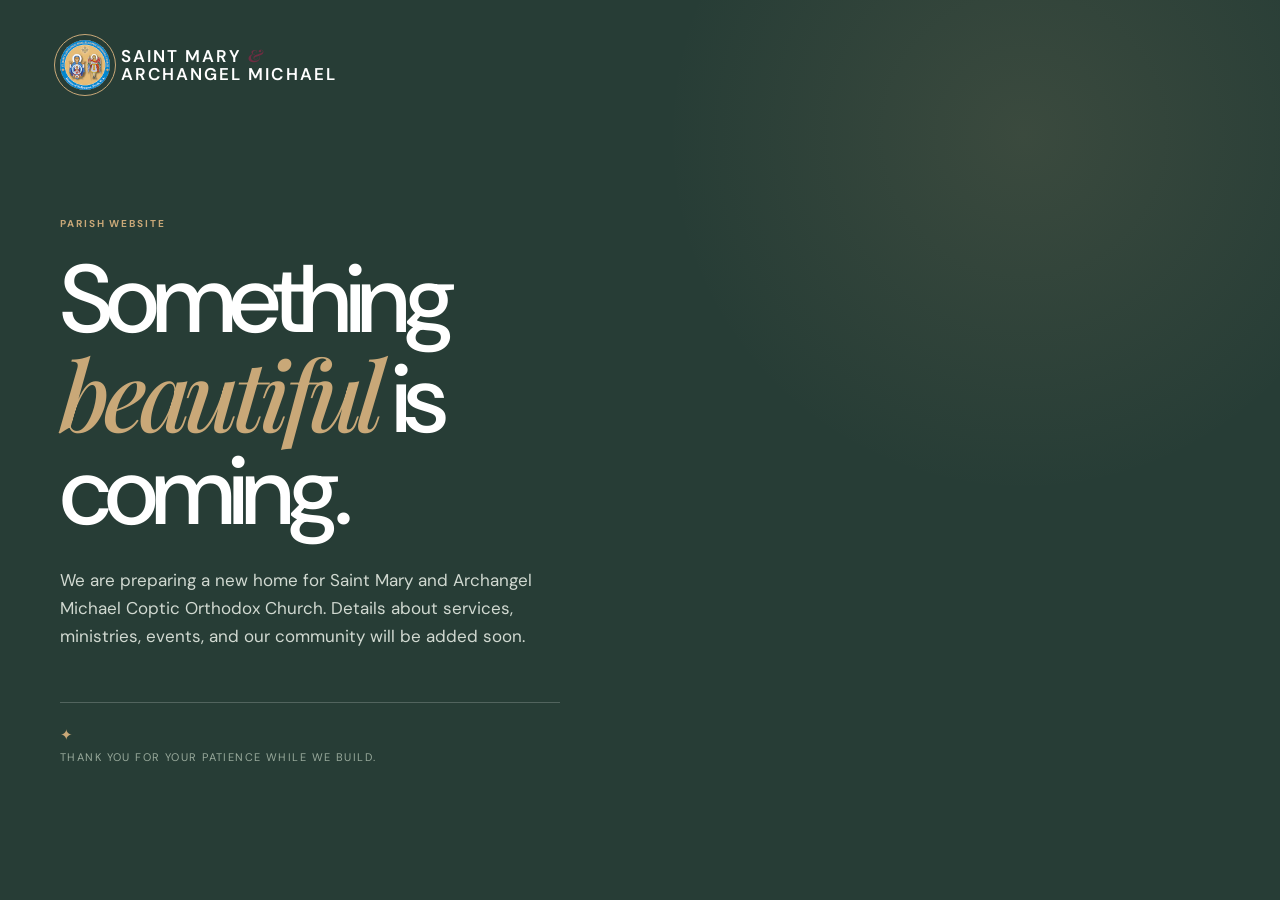
==== commit 530f1c87: "Deleted unused "coming soon" page templates, removed obsolete JavaScript, and updated index and styl" ====
--- a/index.html
+++ b/index.html
@@ -13,11 +13,11 @@
 <body class="coming-soon-page">
   <main class="coming-soon">
     <div class="container">
-      <div class="brand" aria-label="Saint Mary and Archangel Michael"><span class="brand-mark" aria-hidden="true"><span>✦</span></span><span class="brand-name">Saint Mary <i>&amp;</i><br><small>Archangel Michael</small></span></div>
+      <div class="brand" aria-label="Saint Mary and Archangel Michael"><span class="brand-mark" aria-hidden="true"></span><span class="brand-name">Saint Mary <i>&amp;</i><br>Archangel Michael</span></div>
       <div class="coming-soon-content">
-        <p class="eyebrow">A new parish website</p>
+        <p class="eyebrow">Parish website</p>
         <h1>Something<br><em>beautiful</em> is coming.</h1>
-        <p>We are preparing a new home for Saint Mary and Archangel Michael Coptic Orthodox Church. Details about worship, ministries, events, and our community will be added soon.</p>
+        <p>We are preparing a new home for Saint Mary and Archangel Michael Coptic Orthodox Church. Details about services, ministries, events, and our community will be added soon.</p>
         <div class="coming-soon-rule"><span>✦</span></div>
         <p class="coming-soon-note">Thank you for your patience while we build.</p>
       </div>
--- a/style.css
+++ b/style.css
@@ -1,6 +1,1541 @@
-:root{--ink:#20241f;--muted:#68706a;--cream:#f4f0e8;--paper:#fbfaf7;--green:#273d36;--green-light:#35554a;--plum:#6e2d42;--gold:#c9a878;--line:#d9d6cd;--serif:"Playfair Display",Georgia,serif;--sans:"DM Sans",Arial,sans-serif}*{box-sizing:border-box}html{scroll-behavior:smooth}body{margin:0;background:var(--paper);color:var(--ink);font-family:var(--sans);font-size:15px;line-height:1.65}a{color:inherit;text-decoration:none}.container{width:min(1160px,calc(100% - 64px));margin:0 auto}.sr-only{position:absolute;width:1px;height:1px;padding:0;margin:-1px;overflow:hidden;clip:rect(0,0,0,0);white-space:nowrap;border:0}.announcement{background:var(--plum);color:#f9eee7;display:flex;justify-content:center;gap:34px;align-items:center;min-height:36px;font-size:11px;letter-spacing:.08em;text-transform:uppercase}.announcement p{margin:0}.announcement strong{color:#fff}.announcement a{color:var(--gold);font-weight:600}.nav{height:86px;display:flex;align-items:center;justify-content:space-between}.site-header{background:var(--paper);position:relative;z-index:5}.brand{display:flex;align-items:center;gap:11px;color:var(--green);font-weight:600;line-height:1.05}.brand-mark{height:39px;width:39px;border:1px solid var(--gold);border-radius:50%;display:grid;place-items:center;color:var(--gold);font-size:18px;position:relative}.brand-mark:after{content:"";height:51px;width:51px;position:absolute;border:1px solid #ddd3c0;border-radius:50%}.brand-name{font-size:17px;letter-spacing:-.03em}.brand-name i{font-family:var(--serif);font-weight:400;color:var(--plum)}.brand-name small{font-size:10px;font-weight:500;letter-spacing:.13em;text-transform:uppercase;color:var(--muted)}.nav-links{display:flex;gap:29px;align-items:center;font-size:12px;font-weight:600;letter-spacing:.02em;color:#5b625b}.nav-links a{transition:color .2s}.nav-links a:hover,.nav-links a.active{color:var(--plum)}.nav-cta{background:var(--green);color:white!important;padding:12px 17px;border-radius:2px}.nav-cta span{color:var(--gold);padding-left:5px}.menu-toggle{display:none;border:0;background:none;padding:10px}.hero{min-height:650px;position:relative;color:#fff;display:flex;align-items:center;overflow:hidden}.hero-image,.hero-overlay{position:absolute;inset:0}.hero-image{background-image:url("https://images.unsplash.com/photo-1507692049790-de58290a4334?auto=format&fit=crop&w=2000&q=85");background-position:center 55%;background-size:cover;transform:scale(1.02)}.hero-overlay{background:linear-gradient(90deg,rgba(22,34,28,.8) 0%,rgba(27,38,32,.49) 46%,rgba(23,26,22,.15) 100%)}.hero-content{position:relative;padding:88px 0 96px}.eyebrow{color:var(--plum);font-size:10px;font-weight:700;letter-spacing:.19em;text-transform:uppercase;margin:0 0 21px}.eyebrow.light{color:#dac6a4}.hero h1{font-size:clamp(52px,7vw,92px);font-weight:500;letter-spacing:-.055em;line-height:.99;margin:0;max-width:700px}.hero h1 em,.visit h2 em{font-family:var(--serif);font-weight:500}.hero-copy{color:#f1f2ed;max-width:420px;margin:27px 0 30px;font-size:16px;line-height:1.7}.hero-actions{display:flex;align-items:center;gap:13px}.button{display:inline-flex;align-items:center;gap:20px;padding:14px 20px;font-size:11px;font-weight:700;letter-spacing:.08em;text-transform:uppercase;transition:all .2s}.button span{font-size:18px;color:var(--gold);line-height:0}.button-primary{background:var(--gold);color:#252a25}.button-primary:hover{background:#dfc18f}.button-ghost{border:1px solid rgba(255,255,255,.5);color:#fff}.button-ghost:hover{background:#fff;color:var(--green)}.hero-scroll{position:absolute;right:32px;bottom:28px;font-size:9px;letter-spacing:.16em;text-transform:uppercase;color:#d5d9d2;writing-mode:vertical-rl;display:flex;align-items:center;gap:10px}.hero-scroll span{height:35px;border-left:1px solid var(--gold)}.section{padding:112px 0}.welcome{background:var(--paper)}.welcome-grid{display:grid;grid-template-columns:1fr 1fr;gap:100px}.welcome h2,.section-heading h2,.feature h2{font-size:clamp(40px,5vw,63px);font-weight:500;letter-spacing:-.055em;line-height:1.03;margin:0}.welcome h2 em,.section-heading h2 em,.feature h2 em{font-family:var(--serif);font-weight:500;color:var(--plum)}.welcome-copy{padding-top:7px;max-width:440px;color:var(--muted);font-size:16px}.text-link{display:inline-flex;gap:13px;align-items:center;color:var(--plum);font-size:11px;text-transform:uppercase;font-weight:700;letter-spacing:.1em;border-bottom:1px solid #cdb9b3;padding-bottom:6px;margin-top:22px}.text-link span{font-size:16px;color:var(--gold)}.scripture{text-align:center;border-top:1px solid var(--line);margin-top:85px;padding-top:70px}.cross-line{font-size:18px;color:var(--gold)}blockquote{font-family:var(--serif);color:var(--green);font-size:clamp(27px,3vw,39px);margin:12px 0 7px;font-style:italic}cite{font-size:10px;letter-spacing:.16em;text-transform:uppercase;font-style:normal;color:var(--muted)}.section-tinted{background:var(--cream)}.section-heading{display:flex;justify-content:space-between;align-items:flex-end;margin-bottom:48px}.heading-note{width:290px;color:var(--muted);font-size:13px;margin:0 0 7px}.service-card{background:var(--green);color:#fff;padding:0 55px;position:relative}.service-tabs{display:flex;border-bottom:1px solid rgba(255,255,255,.19);gap:38px}.service-tab{font:600 11px var(--sans);letter-spacing:.12em;text-transform:uppercase;background:none;color:#a9b1a9;border:0;border-bottom:2px solid transparent;padding:22px 0 18px;cursor:pointer}.service-tab.active{color:var(--gold);border-color:var(--gold)}.service-details{padding:31px 0 40px}.service-day{font-size:11px;text-transform:uppercase;letter-spacing:.14em;color:#b7c1b7}.service-day span{color:var(--gold);padding:0 8px}.service-times{display:grid;grid-template-columns:100px 42px 1fr;align-items:baseline;border-bottom:1px solid rgba(255,255,255,.12);padding:17px 0}.service-times:last-child{border:0}.service-times strong{font-size:42px;font-weight:400;letter-spacing:-.06em}.service-times span{font-size:10px;color:var(--gold);letter-spacing:.1em}.service-times i{font-family:var(--serif);font-size:20px;font-style:italic;color:#e4e5de}.service-link{position:absolute;right:55px;bottom:28px;color:var(--gold);font-size:10px;letter-spacing:.11em;text-transform:uppercase}.service-link span{font-size:17px;padding-left:8px}.ministries{background:var(--paper)}.ministry-grid{display:grid;grid-template-columns:repeat(4,1fr);gap:12px}.ministry-card{aspect-ratio:.84;position:relative;padding:25px;display:flex;flex-direction:column;justify-content:space-between;color:#fff;overflow:hidden;background-size:cover;background-position:center;transition:transform .3s}.ministry-card:before{content:"";position:absolute;inset:0;background:linear-gradient(150deg,rgba(24,48,38,.2),rgba(20,24,21,.8))}.ministry-card>*{position:relative}.ministry-card:hover{transform:translateY(-7px)}.card-one{background-image:url("https://images.unsplash.com/photo-1489493585363-d69421e0edd3?auto=format&fit=crop&w=700&q=80")}.card-two{background-image:url("https://images.unsplash.com/photo-1529156069898-49953e39b3ac?auto=format&fit=crop&w=700&q=80")}.card-three{background-image:url("https://images.unsplash.com/photo-1511632765486-a01980e01a18?auto=format&fit=crop&w=700&q=80")}.card-four{background-image:url("https://images.unsplash.com/photo-1532629345422-7515f3d16bb6?auto=format&fit=crop&w=700&q=80")}.card-number{font-size:10px;color:var(--gold);letter-spacing:.12em}.ministry-card h3{font-size:25px;line-height:1.02;font-weight:500;letter-spacing:-.04em;margin:0}.card-arrow{align-self:flex-end;color:var(--gold);font-size:22px}.feature{padding:0;display:grid;grid-template-columns:1.1fr .9fr;background:var(--cream)}.feature-image{min-height:560px;background:url("https://images.unsplash.com/photo-1519491050282-cf00c82424b4?auto=format&fit=crop&w=1200&q=85") center/cover}.feature-content{align-self:center;padding:70px 12%;max-width:560px}.feature-content>p:not(.eyebrow){color:var(--muted);margin:24px 0 27px}.button-dark{background:var(--green);color:#fff}.button-dark:hover{background:var(--plum)}.events{background:var(--paper)}.event-list{border-top:1px solid var(--line)}.event{display:grid;grid-template-columns:115px 1fr 25px;align-items:center;gap:30px;padding:24px 15px;border-bottom:1px solid var(--line);transition:background .2s}.event:hover{background:var(--cream)}.event time{display:flex;align-items:center;gap:13px;color:var(--plum)}.event time strong{font-size:44px;font-weight:400;letter-spacing:-.08em;line-height:1}.event time span{font-size:9px;line-height:1.3;letter-spacing:.12em}.event-type{font-size:9px;color:var(--plum);font-weight:700;letter-spacing:.15em;text-transform:uppercase;margin:0}.event h3{font-family:var(--serif);font-size:24px;font-weight:500;margin:3px 0 2px}.event-meta{font-size:11px;color:var(--muted);margin:0}.event-meta span{color:var(--gold);padding:0 7px}.event-arrow{font-size:20px;color:var(--gold)}.visit{background:var(--green);color:#fff}.visit-grid{display:grid;grid-template-columns:1fr 1fr;gap:100px;align-items:center}.visit h2{font-size:clamp(45px,5vw,67px);font-weight:500;letter-spacing:-.06em;line-height:1.01;margin:0}.visit-grid>div:last-child{max-width:410px}.visit-grid>div:last-child p{color:#ccd2c8;margin:0 0 26px}.footer{background:#1c2c26;color:#c9d0c7;padding:74px 0 25px}.footer-top{display:grid;grid-template-columns:2fr 1fr 1fr;gap:70px;padding-bottom:68px}.footer .brand{color:#fff}.footer-brand>p{font-size:12px;color:#8f9e92;margin:23px 0 0}.footer-label{font-size:10px;letter-spacing:.16em;text-transform:uppercase;color:var(--gold);margin:4px 0 18px}.footer-column p:not(.footer-label){font-size:12px;color:#afb9af;line-height:1.8;margin:0}.footer-column>a{font-size:12px;color:#fff;display:block;margin-top:12px}.socials{display:flex;gap:8px}.socials a{border:1px solid #718176;color:#e5e9df;width:30px;height:30px;border-radius:50%;font-size:10px;display:grid;place-items:center;text-transform:uppercase}.footer-bottom{border-top:1px solid #35473d;padding-top:18px;display:flex;justify-content:space-between;color:#748378;font-size:10px}.footer-bottom span span{color:var(--gold);padding-left:4px}@media(max-width:800px){.container{width:min(100% - 40px,600px)}.announcement{gap:10px;padding:7px 15px;font-size:9px}.nav{height:74px}.menu-toggle{display:flex;flex-direction:column;gap:4px}.menu-toggle span:not(.sr-only){display:block;width:21px;height:1px;background:var(--green)}.nav-links{position:absolute;display:none;top:110px;left:20px;right:20px;flex-direction:column;align-items:stretch;gap:0;background:var(--paper);box-shadow:0 12px 30px #20241f18;padding:10px}.nav-links.open{display:flex}.nav-links a{padding:12px 10px}.hero{min-height:600px}.hero-content{padding:75px 0}.hero h1{font-size:clamp(48px,13vw,72px)}.hero-scroll{display:none}.section{padding:78px 0}.welcome-grid,.visit-grid{grid-template-columns:1fr;gap:27px}.welcome-copy{padding:0}.scripture{margin-top:65px;padding-top:50px}.section-heading{display:block;margin-bottom:32px}.heading-note{margin-top:23px;width:auto}.service-card{padding:0 23px}.service-tabs{gap:20px}.service-tab{font-size:9px}.service-link{position:static;display:block;padding-bottom:25px}.service-times{grid-template-columns:80px 37px 1fr}.service-times strong{font-size:34px}.service-times i{font-size:17px}.ministry-grid{grid-template-columns:1fr 1fr}.ministry-card{padding:17px;aspect-ratio:.88}.ministry-card h3{font-size:21px}.desktop-link{display:none}.feature{grid-template-columns:1fr}.feature-image{min-height:330px}.feature-content{padding:65px 20px}.event{grid-template-columns:70px 1fr 20px;gap:15px;padding:20px 0}.event time strong{font-size:34px}.event h3{font-size:20px}.footer-top{grid-template-columns:1fr 1fr;gap:38px}.footer-brand{grid-column:1/-1}.footer-bottom{display:block}.footer-bottom span{display:block;margin-top:5px}}@media(max-width:400px){.brand-name{font-size:15px}.brand-name small{font-size:8px}.brand-mark{width:34px;height:34px}.announcement a{display:none}.hero-actions{align-items:flex-start;flex-direction:column}.hero-copy{font-size:14px}.service-times{grid-template-columns:70px 31px 1fr}.service-times i{font-size:15px}.footer-top{grid-template-columns:1fr}}
-.page-hero{min-height:390px;background:var(--green);color:#fff;display:flex;align-items:center;position:relative;overflow:hidden}.page-hero:after{content:"✦";position:absolute;right:9%;bottom:-58px;color:rgba(201,168,120,.2);font-size:330px;line-height:1}.page-hero .container{position:relative;z-index:1}.page-hero h1{font-size:clamp(47px,6vw,76px);font-weight:500;letter-spacing:-.06em;line-height:1.02;margin:0}.page-hero h1 em{font-family:var(--serif);color:var(--gold);font-weight:500}.page-hero p:last-child{color:#c6d0c7;max-width:390px;margin:24px 0 0;font-size:16px}.page-hero-worship{background:linear-gradient(90deg,rgba(27,52,42,.92),rgba(27,52,42,.6)),url("https://images.unsplash.com/photo-1519491050282-cf00c82424b4?auto=format&fit=crop&w=1600&q=80") center/cover}.page-hero-ministries{background:linear-gradient(90deg,rgba(27,52,42,.92),rgba(27,52,42,.55)),url("https://images.unsplash.com/photo-1529156069898-49953e39b3ac?auto=format&fit=crop&w=1600&q=80") center/cover}.page-hero-events{background:linear-gradient(90deg,rgba(27,52,42,.92),rgba(27,52,42,.55)),url("https://images.unsplash.com/photo-1504150558240-0b4fd8946624?auto=format&fit=crop&w=1600&q=80") center/cover}.page-hero-sermons{background:linear-gradient(90deg,rgba(27,52,42,.92),rgba(27,52,42,.55)),url("https://images.unsplash.com/photo-1507692049790-de58290a4334?auto=format&fit=crop&w=1600&q=80") center/cover}.page-hero-give{background:linear-gradient(90deg,rgba(27,52,42,.92),rgba(27,52,42,.55)),url("https://images.unsplash.com/photo-1504052434569-70ad5836ab65?auto=format&fit=crop&w=1600&q=80") center/cover}.split-content{display:grid;grid-template-columns:1fr 1fr;gap:100px}.split-content h2{font-size:clamp(40px,5vw,62px);font-weight:500;letter-spacing:-.055em;line-height:1.04;margin:0}.split-content h2 em{font-family:var(--serif);color:var(--plum);font-weight:500}.prose{max-width:480px;color:var(--muted);font-size:16px;padding-top:5px}.prose p{margin:0 0 20px}.values-grid{display:grid;grid-template-columns:1.2fr repeat(3,1fr);gap:35px}.values-grid h2{font-size:clamp(35px,4vw,50px);font-weight:500;letter-spacing:-.055em;line-height:1.02;margin:0}.values-grid h2 em{font-family:var(--serif);color:var(--plum);font-weight:500}.value{border-left:1px solid var(--line);padding-left:24px}.value span,.ministry-details span,.giving-card>span{font-size:10px;color:var(--plum);letter-spacing:.15em;font-weight:700}.value h3,.ministry-details h3,.giving-card h3{font-family:var(--serif);font-size:25px;font-weight:500;margin:23px 0 7px}.value p,.ministry-details p,.giving-card p{color:var(--muted);font-size:13px;margin:0}.worship-card{max-width:960px}.ministry-details{display:grid;grid-template-columns:repeat(4,1fr);gap:25px}.ministry-details>div{border-top:1px solid var(--line);padding-top:19px}.ministry-details h3{margin-top:18px}.sermon-list{border-top:1px solid var(--line)}.sermon{display:grid;grid-template-columns:54px 1fr auto;align-items:center;gap:22px;padding:25px 12px;border-bottom:1px solid var(--line)}.sermon-play{height:43px;width:43px;border:1px solid var(--gold);border-radius:50%;display:grid;place-items:center;color:var(--plum);font-size:13px;padding-left:2px}.sermon h3{font-family:var(--serif);font-size:25px;font-weight:500;margin:4px 0}.sermon p:last-child{color:var(--muted);font-size:11px;margin:0}.sermon p span{color:var(--gold);padding:0 6px}.sermon .text-link{margin:0}.giving-grid{display:grid;grid-template-columns:repeat(3,1fr);gap:13px}.giving-card{background:var(--paper);padding:30px;min-height:280px;display:flex;flex-direction:column;align-items:flex-start}.giving-card h3{font-size:28px;margin:25px 0 7px}.giving-card p{max-width:250px}.giving-card .button,.giving-card .text-link{margin-top:auto}
-@media(max-width:800px){.page-hero{min-height:350px}.page-hero:after{font-size:220px;right:-3%;bottom:-40px}.split-content{grid-template-columns:1fr;gap:28px}.values-grid{grid-template-columns:1fr 1fr;gap:34px}.values-grid>div:first-child{grid-column:1/-1}.ministry-details{grid-template-columns:1fr 1fr}.sermon{grid-template-columns:45px 1fr}.sermon .text-link{grid-column:2;justify-self:start}.giving-grid{grid-template-columns:1fr}.giving-card{min-height:235px}}
-@media(max-width:400px){.values-grid,.ministry-details{grid-template-columns:1fr}.values-grid>div:first-child{grid-column:auto}.value{border-left:0;border-top:1px solid var(--line);padding:20px 0 0}}
-.standalone-page{background:var(--cream)}.standalone-header{background:var(--paper);border-bottom:1px solid var(--line);padding:24px 0}.tool-page,.legal-page{padding:92px 0 120px}.tool-intro{max-width:650px;margin-bottom:55px}.tool-intro h1,.legal-heading h1{font-size:clamp(50px,7vw,84px);font-weight:500;letter-spacing:-.06em;line-height:.98;margin:0}.tool-intro h1 em,.legal-heading h1 em{font-family:var(--serif);font-weight:500;color:var(--plum)}.tool-intro>p:last-child{color:var(--muted);font-size:17px;max-width:510px;margin:27px 0 0}.tool-card{background:var(--green);color:#fff;max-width:740px;padding:45px 50px;position:relative}.tool-card-number{color:var(--gold);font-size:10px;font-weight:700;letter-spacing:.16em}.tool-card h2{font-family:var(--serif);font-size:34px;font-weight:500;margin:24px 0 10px}.tool-card p{color:#d4ddd4;max-width:580px;margin:0}.tool-card .tool-note{border-top:1px solid rgba(255,255,255,.2);margin-top:27px;padding-top:20px;font-size:13px;color:#b7c3b8}.standalone-link{margin-top:25px;color:var(--gold)!important;border-color:rgba(201,168,120,.55)}.legal-heading{margin-bottom:48px}.legal-heading>p:last-child{color:var(--muted);font-size:12px;letter-spacing:.08em;text-transform:uppercase;margin:22px 0 0}.legal-card{background:var(--paper);max-width:840px;padding:55px 65px;box-shadow:0 12px 40px rgba(39,61,54,.06)}.legal-card p,.legal-card li{color:var(--muted);font-size:15px;line-height:1.8}.legal-card p:first-child{color:var(--ink)}.legal-card h2{font-size:23px;color:var(--green);font-family:var(--serif);font-weight:500;margin:38px 0 8px}.legal-card ul{padding-left:23px}.legal-card code{font-size:12px;background:var(--cream);padding:3px 5px;overflow-wrap:anywhere}.legal-card a{color:var(--plum);border-bottom:1px solid #cdb9b3}.legal-card .standalone-link{color:var(--plum)!important}@media(max-width:800px){.standalone-header{padding:20px 0}.tool-page,.legal-page{padding:65px 0 80px}.tool-card,.legal-card{padding:32px 25px}.legal-card p,.legal-card li{font-size:14px}}
-.coming-soon-page{background:var(--green);color:#fff;min-height:100vh}.coming-soon{min-height:100vh;padding:40px 0 70px;background:radial-gradient(circle at 80% 15%,rgba(201,168,120,.12),transparent 28%),var(--green)}.coming-soon .brand{color:#fff}.coming-soon-content{max-width:680px;padding:clamp(90px,14vh,170px) 0 40px}.coming-soon-content h1{font-size:clamp(54px,8vw,96px);font-weight:500;letter-spacing:-.065em;line-height:.96;margin:0}.coming-soon-content h1 em{font-family:var(--serif);font-weight:500;color:var(--gold)}.coming-soon-content>p:not(.eyebrow):not(.coming-soon-note){color:#d1d9d1;font-size:17px;max-width:500px;margin:28px 0 0}.coming-soon-rule{border-top:1px solid rgba(255,255,255,.2);max-width:500px;margin-top:52px;padding-top:20px;color:var(--gold)}.coming-soon-note{color:#99aa9c;font-size:11px;letter-spacing:.13em;text-transform:uppercase;margin:0}.coming-soon .eyebrow{color:var(--gold)}@media(max-width:800px){.coming-soon{padding-top:25px}.coming-soon-content{padding-top:110px}.coming-soon-content>p:not(.eyebrow):not(.coming-soon-note){font-size:15px}}
+:root {
+    --ink: #20241f;
+    --muted: #68706a;
+    --cream: #f4f0e8;
+    --paper: #fbfaf7;
+    --green: #273d36;
+    --green-light: #35554a;
+    --plum: #6e2d42;
+    --gold: #c9a878;
+    --line: #d9d6cd;
+    --serif: "Playfair Display", Georgia, serif;
+    --sans: "DM Sans", Arial, sans-serif
+}
+
+* {
+    box-sizing: border-box
+}
+
+html {
+    scroll-behavior: smooth
+}
+
+body {
+    margin: 0;
+    background: var(--paper);
+    color: var(--ink);
+    font-family: var(--sans), sans-serif;
+    font-size: 15px;
+    line-height: 1.65
+}
+
+a {
+    color: inherit;
+    text-decoration: none
+}
+
+.container {
+    width: min(1160px, calc(100% - 64px));
+    margin: 0 auto
+}
+
+.sr-only {
+    position: absolute;
+    width: 1px;
+    height: 1px;
+    padding: 0;
+    margin: -1px;
+    overflow: hidden;
+    clip: rect(0, 0, 0, 0);
+    white-space: nowrap;
+    border: 0
+}
+
+.announcement {
+    background: var(--plum);
+    color: #f9eee7;
+    display: flex;
+    justify-content: center;
+    gap: 34px;
+    align-items: center;
+    min-height: 36px;
+    font-size: 11px;
+    letter-spacing: .08em;
+    text-transform: uppercase
+}
+
+.announcement p {
+    margin: 0
+}
+
+.announcement strong {
+    color: #fff
+}
+
+.announcement a {
+    color: var(--gold);
+    font-weight: 600
+}
+
+.nav {
+    height: 86px;
+    display: flex;
+    align-items: center;
+    justify-content: space-between
+}
+
+.site-header {
+    background: var(--paper);
+    position: relative;
+    z-index: 5
+}
+
+.brand {
+    display: flex;
+    align-items: center;
+    gap: 11px;
+    color: var(--green);
+    font-weight: 600;
+    line-height: 1.05
+}
+
+.brand-mark {
+    background-image: url("/images/Logo.jpg");
+    background-size: contain;
+    height: 50px;
+    width: 50px;
+    border-radius: 50%;
+    display: grid;
+    place-items: center;
+    font-size: 18px;
+    position: relative
+}
+
+.brand-mark:after {
+    content: "";
+    height: 60px;
+    width: 60px;
+    position: absolute;
+    border: 1px solid var(--gold);
+    border-radius: 50%
+}
+
+.brand-name {
+    font-size: 17px;
+    text-transform: uppercase;
+    letter-spacing: .12em;
+}
+
+.brand-name i {
+    font-family: var(--serif), serif;
+    font-weight: 650;
+    color: var(--plum)
+}
+
+.brand-name small {
+    font-size: 12px;
+    font-weight: 600;
+    letter-spacing: .13em;
+    text-transform: uppercase;
+    color: var(--muted)
+}
+
+.nav-links {
+    display: flex;
+    gap: 29px;
+    align-items: center;
+    font-size: 12px;
+    font-weight: 600;
+    letter-spacing: .02em;
+    color: #5b625b
+}
+
+.nav-links a {
+    transition: color .2s
+}
+
+.nav-links a:hover, .nav-links a.active {
+    color: var(--plum)
+}
+
+.nav-cta {
+    background: var(--green);
+    color: white !important;
+    padding: 12px 17px;
+    border-radius: 2px
+}
+
+.nav-cta span {
+    color: var(--gold);
+    padding-left: 5px
+}
+
+.menu-toggle {
+    display: none;
+    border: 0;
+    background: none;
+    padding: 10px
+}
+
+.hero {
+    min-height: 650px;
+    position: relative;
+    color: #fff;
+    display: flex;
+    align-items: center;
+    overflow: hidden
+}
+
+.hero-image, .hero-overlay {
+    position: absolute;
+    inset: 0
+}
+
+.hero-image {
+    background-image: url("https://images.unsplash.com/photo-1507692049790-de58290a4334?auto=format&fit=crop&w=2000&q=85");
+    background-position: center 55%;
+    background-size: cover;
+    transform: scale(1.02)
+}
+
+.hero-overlay {
+    background: linear-gradient(90deg, rgba(22, 34, 28, .8) 0%, rgba(27, 38, 32, .49) 46%, rgba(23, 26, 22, .15) 100%)
+}
+
+.hero-content {
+    position: relative;
+    padding: 88px 0 96px
+}
+
+.eyebrow {
+    color: var(--plum);
+    font-size: 10px;
+    font-weight: 700;
+    letter-spacing: .19em;
+    text-transform: uppercase;
+    margin: 0 0 21px
+}
+
+.eyebrow.light {
+    color: #dac6a4
+}
+
+.hero h1 {
+    font-size: clamp(52px, 7vw, 92px);
+    font-weight: 500;
+    letter-spacing: -.055em;
+    line-height: .99;
+    margin: 0;
+    max-width: 700px
+}
+
+.hero h1 em, .visit h2 em {
+    font-family: var(--serif), serif;
+    font-weight: 500
+}
+
+.hero-copy {
+    color: #f1f2ed;
+    max-width: 420px;
+    margin: 27px 0 30px;
+    font-size: 16px;
+    line-height: 1.7
+}
+
+.hero-actions {
+    display: flex;
+    align-items: center;
+    gap: 13px
+}
+
+.button {
+    display: inline-flex;
+    align-items: center;
+    gap: 20px;
+    padding: 14px 20px;
+    font-size: 11px;
+    font-weight: 700;
+    letter-spacing: .08em;
+    text-transform: uppercase;
+    transition: all .2s
+}
+
+.button span {
+    font-size: 18px;
+    color: var(--gold);
+    line-height: 0
+}
+
+.button-primary {
+    background: var(--gold);
+    color: #252a25
+}
+
+.button-primary:hover {
+    background: #dfc18f
+}
+
+.button-ghost {
+    border: 1px solid rgba(255, 255, 255, .5);
+    color: #fff
+}
+
+.button-ghost:hover {
+    background: #fff;
+    color: var(--green)
+}
+
+.hero-scroll {
+    position: absolute;
+    right: 32px;
+    bottom: 28px;
+    font-size: 9px;
+    letter-spacing: .16em;
+    text-transform: uppercase;
+    color: #d5d9d2;
+    writing-mode: vertical-rl;
+    display: flex;
+    align-items: center;
+    gap: 10px
+}
+
+.hero-scroll span {
+    height: 35px;
+    border-left: 1px solid var(--gold)
+}
+
+.section {
+    padding: 112px 0
+}
+
+.welcome {
+    background: var(--paper)
+}
+
+.welcome-grid {
+    display: grid;
+    grid-template-columns:1fr 1fr;
+    gap: 100px
+}
+
+.welcome h2, .section-heading h2, .feature h2 {
+    font-size: clamp(40px, 5vw, 63px);
+    font-weight: 500;
+    letter-spacing: -.055em;
+    line-height: 1.03;
+    margin: 0
+}
+
+.welcome h2 em, .section-heading h2 em, .feature h2 em {
+    font-family: var(--serif), serif;
+    font-weight: 500;
+    color: var(--plum)
+}
+
+.welcome-copy {
+    padding-top: 7px;
+    max-width: 440px;
+    color: var(--muted);
+    font-size: 16px
+}
+
+.text-link {
+    display: inline-flex;
+    gap: 13px;
+    align-items: center;
+    color: var(--plum);
+    font-size: 11px;
+    text-transform: uppercase;
+    font-weight: 700;
+    letter-spacing: .1em;
+    border-bottom: 1px solid #cdb9b3;
+    padding-bottom: 6px;
+    margin-top: 22px
+}
+
+.text-link span {
+    font-size: 16px;
+    color: var(--gold)
+}
+
+.scripture {
+    text-align: center;
+    border-top: 1px solid var(--line);
+    margin-top: 85px;
+    padding-top: 70px
+}
+
+.cross-line {
+    font-size: 18px;
+    color: var(--gold)
+}
+
+blockquote {
+    font-family: var(--serif), serif;
+    color: var(--green);
+    font-size: clamp(27px, 3vw, 39px);
+    margin: 12px 0 7px;
+    font-style: italic
+}
+
+cite {
+    font-size: 10px;
+    letter-spacing: .16em;
+    text-transform: uppercase;
+    font-style: normal;
+    color: var(--muted)
+}
+
+.section-tinted {
+    background: var(--cream)
+}
+
+.section-heading {
+    display: flex;
+    justify-content: space-between;
+    align-items: flex-end;
+    margin-bottom: 48px
+}
+
+.heading-note {
+    width: 290px;
+    color: var(--muted);
+    font-size: 13px;
+    margin: 0 0 7px
+}
+
+.service-card {
+    background: var(--green);
+    color: #fff;
+    padding: 0 55px;
+    position: relative
+}
+
+.service-tabs {
+    display: flex;
+    border-bottom: 1px solid rgba(255, 255, 255, .19);
+    gap: 38px
+}
+
+.service-tab {
+    font: 600 11px var(--sans);
+    letter-spacing: .12em;
+    text-transform: uppercase;
+    background: none;
+    color: #a9b1a9;
+    border: 0;
+    border-bottom: 2px solid transparent;
+    padding: 22px 0 18px;
+    cursor: pointer
+}
+
+.service-tab.active {
+    color: var(--gold);
+    border-color: var(--gold)
+}
+
+.service-details {
+    padding: 31px 0 40px
+}
+
+.service-day {
+    font-size: 11px;
+    text-transform: uppercase;
+    letter-spacing: .14em;
+    color: #b7c1b7
+}
+
+.service-day span {
+    color: var(--gold);
+    padding: 0 8px
+}
+
+.service-times {
+    display: grid;
+    grid-template-columns:100px 42px 1fr;
+    align-items: baseline;
+    border-bottom: 1px solid rgba(255, 255, 255, .12);
+    padding: 17px 0
+}
+
+.service-times:last-child {
+    border: 0
+}
+
+.service-times strong {
+    font-size: 42px;
+    font-weight: 400;
+    letter-spacing: -.06em
+}
+
+.service-times span {
+    font-size: 10px;
+    color: var(--gold);
+    letter-spacing: .1em
+}
+
+.service-times i {
+    font-family: var(--serif), serif;
+    font-size: 20px;
+    font-style: italic;
+    color: #e4e5de
+}
+
+.service-link {
+    position: absolute;
+    right: 55px;
+    bottom: 28px;
+    color: var(--gold);
+    font-size: 10px;
+    letter-spacing: .11em;
+    text-transform: uppercase
+}
+
+.service-link span {
+    font-size: 17px;
+    padding-left: 8px
+}
+
+.ministries {
+    background: var(--paper)
+}
+
+.ministry-grid {
+    display: grid;
+    grid-template-columns:repeat(4, 1fr);
+    gap: 12px
+}
+
+.ministry-card {
+    aspect-ratio: .84;
+    position: relative;
+    padding: 25px;
+    display: flex;
+    flex-direction: column;
+    justify-content: space-between;
+    color: #fff;
+    overflow: hidden;
+    background-size: cover;
+    background-position: center;
+    transition: transform .3s
+}
+
+.ministry-card:before {
+    content: "";
+    position: absolute;
+    inset: 0;
+    background: linear-gradient(150deg, rgba(24, 48, 38, .2), rgba(20, 24, 21, .8))
+}
+
+.ministry-card > * {
+    position: relative
+}
+
+.ministry-card:hover {
+    transform: translateY(-7px)
+}
+
+.card-one {
+    background-image: url("https://images.unsplash.com/photo-1489493585363-d69421e0edd3?auto=format&fit=crop&w=700&q=80")
+}
+
+.card-two {
+    background-image: url("https://images.unsplash.com/photo-1529156069898-49953e39b3ac?auto=format&fit=crop&w=700&q=80")
+}
+
+.card-three {
+    background-image: url("https://images.unsplash.com/photo-1511632765486-a01980e01a18?auto=format&fit=crop&w=700&q=80")
+}
+
+.card-four {
+    background-image: url("https://images.unsplash.com/photo-1532629345422-7515f3d16bb6?auto=format&fit=crop&w=700&q=80")
+}
+
+.card-number {
+    font-size: 10px;
+    color: var(--gold);
+    letter-spacing: .12em
+}
+
+.ministry-card h3 {
+    font-size: 25px;
+    line-height: 1.02;
+    font-weight: 500;
+    letter-spacing: -.04em;
+    margin: 0
+}
+
+.card-arrow {
+    align-self: flex-end;
+    color: var(--gold);
+    font-size: 22px
+}
+
+.feature {
+    padding: 0;
+    display: grid;
+    grid-template-columns:1.1fr .9fr;
+    background: var(--cream)
+}
+
+.feature-image {
+    min-height: 560px;
+    background: url("https://images.unsplash.com/photo-1519491050282-cf00c82424b4?auto=format&fit=crop&w=1200&q=85") center/cover
+}
+
+.feature-content {
+    align-self: center;
+    padding: 70px 12%;
+    max-width: 560px
+}
+
+.feature-content > p:not(.eyebrow) {
+    color: var(--muted);
+    margin: 24px 0 27px
+}
+
+.button-dark {
+    background: var(--green);
+    color: #fff
+}
+
+.button-dark:hover {
+    background: var(--plum)
+}
+
+.events {
+    background: var(--paper)
+}
+
+.event-list {
+    border-top: 1px solid var(--line)
+}
+
+.event {
+    display: grid;
+    grid-template-columns:115px 1fr 25px;
+    align-items: center;
+    gap: 30px;
+    padding: 24px 15px;
+    border-bottom: 1px solid var(--line);
+    transition: background .2s
+}
+
+.event:hover {
+    background: var(--cream)
+}
+
+.event time {
+    display: flex;
+    align-items: center;
+    gap: 13px;
+    color: var(--plum)
+}
+
+.event time strong {
+    font-size: 44px;
+    font-weight: 400;
+    letter-spacing: -.08em;
+    line-height: 1
+}
+
+.event time span {
+    font-size: 9px;
+    line-height: 1.3;
+    letter-spacing: .12em
+}
+
+.event-type {
+    font-size: 9px;
+    color: var(--plum);
+    font-weight: 700;
+    letter-spacing: .15em;
+    text-transform: uppercase;
+    margin: 0
+}
+
+.event h3 {
+    font-family: var(--serif), serif;
+    font-size: 24px;
+    font-weight: 500;
+    margin: 3px 0 2px
+}
+
+.event-meta {
+    font-size: 11px;
+    color: var(--muted);
+    margin: 0
+}
+
+.event-meta span {
+    color: var(--gold);
+    padding: 0 7px
+}
+
+.event-arrow {
+    font-size: 20px;
+    color: var(--gold)
+}
+
+.visit {
+    background: var(--green);
+    color: #fff
+}
+
+.visit-grid {
+    display: grid;
+    grid-template-columns:1fr 1fr;
+    gap: 100px;
+    align-items: center
+}
+
+.visit h2 {
+    font-size: clamp(45px, 5vw, 67px);
+    font-weight: 500;
+    letter-spacing: -.06em;
+    line-height: 1.01;
+    margin: 0
+}
+
+.visit-grid > div:last-child {
+    max-width: 410px
+}
+
+.visit-grid > div:last-child p {
+    color: #ccd2c8;
+    margin: 0 0 26px
+}
+
+.footer {
+    background: #1c2c26;
+    color: #c9d0c7;
+    padding: 74px 0 25px
+}
+
+.footer-top {
+    display: grid;
+    grid-template-columns:2fr 1fr 1fr;
+    gap: 70px;
+    padding-bottom: 68px
+}
+
+.footer .brand {
+    color: #fff
+}
+
+.footer-brand > p {
+    font-size: 12px;
+    color: #8f9e92;
+    margin: 23px 0 0
+}
+
+.footer-label {
+    font-size: 10px;
+    letter-spacing: .16em;
+    text-transform: uppercase;
+    color: var(--gold);
+    margin: 4px 0 18px
+}
+
+.footer-column p:not(.footer-label) {
+    font-size: 12px;
+    color: #afb9af;
+    line-height: 1.8;
+    margin: 0
+}
+
+.footer-column > a {
+    font-size: 12px;
+    color: #fff;
+    display: block;
+    margin-top: 12px
+}
+
+.socials {
+    display: flex;
+    gap: 8px
+}
+
+.socials a {
+    border: 1px solid #718176;
+    color: #e5e9df;
+    width: 30px;
+    height: 30px;
+    border-radius: 50%;
+    font-size: 10px;
+    display: grid;
+    place-items: center;
+    text-transform: uppercase
+}
+
+.footer-bottom {
+    border-top: 1px solid #35473d;
+    padding-top: 18px;
+    display: flex;
+    justify-content: space-between;
+    color: #748378;
+    font-size: 10px
+}
+
+.footer-bottom span span {
+    color: var(--gold);
+    padding-left: 4px
+}
+
+@media (max-width: 800px) {
+    .container {
+        width: min(100% - 40px, 600px)
+    }
+
+    .announcement {
+        gap: 10px;
+        padding: 7px 15px;
+        font-size: 9px
+    }
+
+    .nav {
+        height: 74px
+    }
+
+    .menu-toggle {
+        display: flex;
+        flex-direction: column;
+        gap: 4px
+    }
+
+    .menu-toggle span:not(.sr-only) {
+        display: block;
+        width: 21px;
+        height: 1px;
+        background: var(--green)
+    }
+
+    .nav-links {
+        position: absolute;
+        display: none;
+        top: 110px;
+        left: 20px;
+        right: 20px;
+        flex-direction: column;
+        align-items: stretch;
+        gap: 0;
+        background: var(--paper);
+        box-shadow: 0 12px 30px #20241f18;
+        padding: 10px
+    }
+
+    .nav-links.open {
+        display: flex
+    }
+
+    .nav-links a {
+        padding: 12px 10px
+    }
+
+    .hero {
+        min-height: 600px
+    }
+
+    .hero-content {
+        padding: 75px 0
+    }
+
+    .hero h1 {
+        font-size: clamp(48px, 13vw, 72px)
+    }
+
+    .hero-scroll {
+        display: none
+    }
+
+    .section {
+        padding: 78px 0
+    }
+
+    .welcome-grid, .visit-grid {
+        grid-template-columns:1fr;
+        gap: 27px
+    }
+
+    .welcome-copy {
+        padding: 0
+    }
+
+    .scripture {
+        margin-top: 65px;
+        padding-top: 50px
+    }
+
+    .section-heading {
+        display: block;
+        margin-bottom: 32px
+    }
+
+    .heading-note {
+        margin-top: 23px;
+        width: auto
+    }
+
+    .service-card {
+        padding: 0 23px
+    }
+
+    .service-tabs {
+        gap: 20px
+    }
+
+    .service-tab {
+        font-size: 9px
+    }
+
+    .service-link {
+        position: static;
+        display: block;
+        padding-bottom: 25px
+    }
+
+    .service-times {
+        grid-template-columns:80px 37px 1fr
+    }
+
+    .service-times strong {
+        font-size: 34px
+    }
+
+    .service-times i {
+        font-size: 17px
+    }
+
+    .ministry-grid {
+        grid-template-columns:1fr 1fr
+    }
+
+    .ministry-card {
+        padding: 17px;
+        aspect-ratio: .88
+    }
+
+    .ministry-card h3 {
+        font-size: 21px
+    }
+
+    .desktop-link {
+        display: none
+    }
+
+    .feature {
+        grid-template-columns:1fr
+    }
+
+    .feature-image {
+        min-height: 330px
+    }
+
+    .feature-content {
+        padding: 65px 20px
+    }
+
+    .event {
+        grid-template-columns:70px 1fr 20px;
+        gap: 15px;
+        padding: 20px 0
+    }
+
+    .event time strong {
+        font-size: 34px
+    }
+
+    .event h3 {
+        font-size: 20px
+    }
+
+    .footer-top {
+        grid-template-columns:1fr 1fr;
+        gap: 38px
+    }
+
+    .footer-brand {
+        grid-column: 1/-1
+    }
+
+    .footer-bottom {
+        display: block
+    }
+
+    .footer-bottom span {
+        display: block;
+        margin-top: 5px
+    }
+}
+
+@media (max-width: 400px) {
+    .brand-name {
+        font-size: 15px
+    }
+
+    .brand-name small {
+        font-size: 8px
+    }
+
+    .brand-mark {
+        width: 34px;
+        height: 34px
+    }
+
+    .announcement a {
+        display: none
+    }
+
+    .hero-actions {
+        align-items: flex-start;
+        flex-direction: column
+    }
+
+    .hero-copy {
+        font-size: 14px
+    }
+
+    .service-times {
+        grid-template-columns:70px 31px 1fr
+    }
+
+    .service-times i {
+        font-size: 15px
+    }
+
+    .footer-top {
+        grid-template-columns:1fr
+    }
+}
+
+.page-hero {
+    min-height: 390px;
+    background: var(--green);
+    color: #fff;
+    display: flex;
+    align-items: center;
+    position: relative;
+    overflow: hidden
+}
+
+.page-hero:after {
+    content: "✦";
+    position: absolute;
+    right: 9%;
+    bottom: -58px;
+    color: rgba(201, 168, 120, .2);
+    font-size: 330px;
+    line-height: 1
+}
+
+.page-hero .container {
+    position: relative;
+    z-index: 1
+}
+
+.page-hero h1 {
+    font-size: clamp(47px, 6vw, 76px);
+    font-weight: 500;
+    letter-spacing: -.06em;
+    line-height: 1.02;
+    margin: 0
+}
+
+.page-hero h1 em {
+    font-family: var(--serif), serif;
+    color: var(--gold);
+    font-weight: 500
+}
+
+.page-hero p:last-child {
+    color: #c6d0c7;
+    max-width: 390px;
+    margin: 24px 0 0;
+    font-size: 16px
+}
+
+.page-hero-worship {
+    background: linear-gradient(90deg, rgba(27, 52, 42, .92), rgba(27, 52, 42, .6)), url("https://images.unsplash.com/photo-1519491050282-cf00c82424b4?auto=format&fit=crop&w=1600&q=80") center/cover
+}
+
+.page-hero-ministries {
+    background: linear-gradient(90deg, rgba(27, 52, 42, .92), rgba(27, 52, 42, .55)), url("https://images.unsplash.com/photo-1529156069898-49953e39b3ac?auto=format&fit=crop&w=1600&q=80") center/cover
+}
+
+.page-hero-events {
+    background: linear-gradient(90deg, rgba(27, 52, 42, .92), rgba(27, 52, 42, .55)), url("https://images.unsplash.com/photo-1504150558240-0b4fd8946624?auto=format&fit=crop&w=1600&q=80") center/cover
+}
+
+.page-hero-sermons {
+    background: linear-gradient(90deg, rgba(27, 52, 42, .92), rgba(27, 52, 42, .55)), url("https://images.unsplash.com/photo-1507692049790-de58290a4334?auto=format&fit=crop&w=1600&q=80") center/cover
+}
+
+.page-hero-give {
+    background: linear-gradient(90deg, rgba(27, 52, 42, .92), rgba(27, 52, 42, .55)), url("https://images.unsplash.com/photo-1504052434569-70ad5836ab65?auto=format&fit=crop&w=1600&q=80") center/cover
+}
+
+.split-content {
+    display: grid;
+    grid-template-columns:1fr 1fr;
+    gap: 100px
+}
+
+.split-content h2 {
+    font-size: clamp(40px, 5vw, 62px);
+    font-weight: 500;
+    letter-spacing: -.055em;
+    line-height: 1.04;
+    margin: 0
+}
+
+.split-content h2 em {
+    font-family: var(--serif), serif;
+    color: var(--plum);
+    font-weight: 500
+}
+
+.prose {
+    max-width: 480px;
+    color: var(--muted);
+    font-size: 16px;
+    padding-top: 5px
+}
+
+.prose p {
+    margin: 0 0 20px
+}
+
+.values-grid {
+    display: grid;
+    grid-template-columns:1.2fr repeat(3, 1fr);
+    gap: 35px
+}
+
+.values-grid h2 {
+    font-size: clamp(35px, 4vw, 50px);
+    font-weight: 500;
+    letter-spacing: -.055em;
+    line-height: 1.02;
+    margin: 0
+}
+
+.values-grid h2 em {
+    font-family: var(--serif), serif;
+    color: var(--plum);
+    font-weight: 500
+}
+
+.value {
+    border-left: 1px solid var(--line);
+    padding-left: 24px
+}
+
+.value span, .ministry-details span, .giving-card > span {
+    font-size: 10px;
+    color: var(--plum);
+    letter-spacing: .15em;
+    font-weight: 700
+}
+
+.value h3, .ministry-details h3, .giving-card h3 {
+    font-family: var(--serif), serif;
+    font-size: 25px;
+    font-weight: 500;
+    margin: 23px 0 7px
+}
+
+.value p, .ministry-details p, .giving-card p {
+    color: var(--muted);
+    font-size: 13px;
+    margin: 0
+}
+
+.worship-card {
+    max-width: 960px
+}
+
+.ministry-details {
+    display: grid;
+    grid-template-columns:repeat(4, 1fr);
+    gap: 25px
+}
+
+.ministry-details > div {
+    border-top: 1px solid var(--line);
+    padding-top: 19px
+}
+
+.ministry-details h3 {
+    margin-top: 18px
+}
+
+.sermon-list {
+    border-top: 1px solid var(--line)
+}
+
+.sermon {
+    display: grid;
+    grid-template-columns:54px 1fr auto;
+    align-items: center;
+    gap: 22px;
+    padding: 25px 12px;
+    border-bottom: 1px solid var(--line)
+}
+
+.sermon-play {
+    height: 43px;
+    width: 43px;
+    border: 1px solid var(--gold);
+    border-radius: 50%;
+    display: grid;
+    place-items: center;
+    color: var(--plum);
+    font-size: 13px;
+    padding-left: 2px
+}
+
+.sermon h3 {
+    font-family: var(--serif), serif;
+    font-size: 25px;
+    font-weight: 500;
+    margin: 4px 0
+}
+
+.sermon p:last-child {
+    color: var(--muted);
+    font-size: 11px;
+    margin: 0
+}
+
+.sermon p span {
+    color: var(--gold);
+    padding: 0 6px
+}
+
+.sermon .text-link {
+    margin: 0
+}
+
+.giving-grid {
+    display: grid;
+    grid-template-columns:repeat(3, 1fr);
+    gap: 13px
+}
+
+.giving-card {
+    background: var(--paper);
+    padding: 30px;
+    min-height: 280px;
+    display: flex;
+    flex-direction: column;
+    align-items: flex-start
+}
+
+.giving-card h3 {
+    font-size: 28px;
+    margin: 25px 0 7px
+}
+
+.giving-card p {
+    max-width: 250px
+}
+
+.giving-card .button, .giving-card .text-link {
+    margin-top: auto
+}
+
+@media (max-width: 800px) {
+    .page-hero {
+        min-height: 350px
+    }
+
+    .page-hero:after {
+        font-size: 220px;
+        right: -3%;
+        bottom: -40px
+    }
+
+    .split-content {
+        grid-template-columns:1fr;
+        gap: 28px
+    }
+
+    .values-grid {
+        grid-template-columns:1fr 1fr;
+        gap: 34px
+    }
+
+    .values-grid > div:first-child {
+        grid-column: 1/-1
+    }
+
+    .ministry-details {
+        grid-template-columns:1fr 1fr
+    }
+
+    .sermon {
+        grid-template-columns:45px 1fr
+    }
+
+    .sermon .text-link {
+        grid-column: 2;
+        justify-self: start
+    }
+
+    .giving-grid {
+        grid-template-columns:1fr
+    }
+
+    .giving-card {
+        min-height: 235px
+    }
+}
+
+@media (max-width: 400px) {
+    .values-grid, .ministry-details {
+        grid-template-columns:1fr
+    }
+
+    .values-grid > div:first-child {
+        grid-column: auto
+    }
+
+    .value {
+        border-left: 0;
+        border-top: 1px solid var(--line);
+        padding: 20px 0 0
+    }
+}
+
+.standalone-page {
+    background: var(--cream)
+}
+
+.standalone-header {
+    background: var(--paper);
+    border-bottom: 1px solid var(--line);
+    padding: 24px 0
+}
+
+.tool-page, .legal-page {
+    padding: 92px 0 120px
+}
+
+.tool-intro {
+    max-width: 650px;
+    margin-bottom: 55px
+}
+
+.tool-intro h1, .legal-heading h1 {
+    font-size: clamp(50px, 7vw, 84px);
+    font-weight: 500;
+    letter-spacing: -.06em;
+    line-height: .98;
+    margin: 0
+}
+
+.tool-intro h1 em, .legal-heading h1 em {
+    font-family: var(--serif), serif;
+    font-weight: 500;
+    color: var(--plum)
+}
+
+.tool-intro > p:last-child {
+    color: var(--muted);
+    font-size: 17px;
+    max-width: 510px;
+    margin: 27px 0 0
+}
+
+.tool-card {
+    background: var(--green);
+    color: #fff;
+    max-width: 740px;
+    padding: 45px 50px;
+    position: relative
+}
+
+.tool-card-number {
+    color: var(--gold);
+    font-size: 10px;
+    font-weight: 700;
+    letter-spacing: .16em
+}
+
+.tool-card h2 {
+    font-family: var(--serif), serif;
+    font-size: 34px;
+    font-weight: 500;
+    margin: 24px 0 10px
+}
+
+.tool-card p {
+    color: #d4ddd4;
+    max-width: 580px;
+    margin: 0
+}
+
+.tool-card .tool-note {
+    border-top: 1px solid rgba(255, 255, 255, .2);
+    margin-top: 27px;
+    padding-top: 20px;
+    font-size: 13px;
+    color: #b7c3b8
+}
+
+.standalone-link {
+    margin-top: 25px;
+    color: var(--gold) !important;
+    border-color: rgba(201, 168, 120, .55)
+}
+
+.legal-heading {
+    margin-bottom: 48px
+}
+
+.legal-heading > p:last-child {
+    color: var(--muted);
+    font-size: 12px;
+    letter-spacing: .08em;
+    text-transform: uppercase;
+    margin: 22px 0 0
+}
+
+.legal-card {
+    background: var(--paper);
+    max-width: 840px;
+    padding: 55px 65px;
+    box-shadow: 0 12px 40px rgba(39, 61, 54, .06)
+}
+
+.legal-card p, .legal-card li {
+    color: var(--muted);
+    font-size: 15px;
+    line-height: 1.8
+}
+
+.legal-card p:first-child {
+    color: var(--ink)
+}
+
+.legal-card h2 {
+    font-size: 23px;
+    color: var(--green);
+    font-family: var(--serif), serif;
+    font-weight: 500;
+    margin: 38px 0 8px
+}
+
+.legal-card ul {
+    padding-left: 23px
+}
+
+.legal-card code {
+    font-size: 12px;
+    background: var(--cream);
+    padding: 3px 5px;
+    overflow-wrap: anywhere
+}
+
+.legal-card a {
+    color: var(--plum);
+    border-bottom: 1px solid #cdb9b3
+}
+
+.legal-card .standalone-link {
+    color: var(--plum) !important
+}
+
+@media (max-width: 800px) {
+    .standalone-header {
+        padding: 20px 0
+    }
+
+    .tool-page, .legal-page {
+        padding: 65px 0 80px
+    }
+
+    .tool-card, .legal-card {
+        padding: 32px 25px
+    }
+
+    .legal-card p, .legal-card li {
+        font-size: 14px
+    }
+}
+
+.coming-soon-page {
+    background: var(--green);
+    color: #fff;
+    min-height: 100vh
+}
+
+.coming-soon {
+    min-height: 100vh;
+    padding: 40px 0 70px;
+    background: radial-gradient(circle at 80% 15%, rgba(201, 168, 120, .12), transparent 28%), var(--green)
+}
+
+.coming-soon .brand {
+    color: #fff
+}
+
+.coming-soon-content {
+    max-width: 680px;
+    padding: clamp(90px, 14vh, 170px) 0 40px
+}
+
+.coming-soon-content h1 {
+    font-size: clamp(54px, 8vw, 96px);
+    font-weight: 500;
+    letter-spacing: -.065em;
+    line-height: .96;
+    margin: 0
+}
+
+.coming-soon-content h1 em {
+    font-family: var(--serif), serif;
+    font-weight: 500;
+    color: var(--gold)
+}
+
+.coming-soon-content > p:not(.eyebrow):not(.coming-soon-note) {
+    color: #d1d9d1;
+    font-size: 17px;
+    max-width: 500px;
+    margin: 28px 0 0
+}
+
+.coming-soon-rule {
+    border-top: 1px solid rgba(255, 255, 255, .2);
+    max-width: 500px;
+    margin-top: 52px;
+    padding-top: 20px;
+    color: var(--gold)
+}
+
+.coming-soon-note {
+    color: #99aa9c;
+    font-size: 11px;
+    letter-spacing: .13em;
+    text-transform: uppercase;
+    margin: 0
+}
+
+.coming-soon .eyebrow {
+    color: var(--gold)
+}
+
+@media (max-width: 800px) {
+    .coming-soon {
+        padding-top: 25px
+    }
+
+    .coming-soon-content {
+        padding-top: 110px
+    }
+
+    .coming-soon-content > p:not(.eyebrow):not(.coming-soon-note) {
+        font-size: 15px
+    }
+}
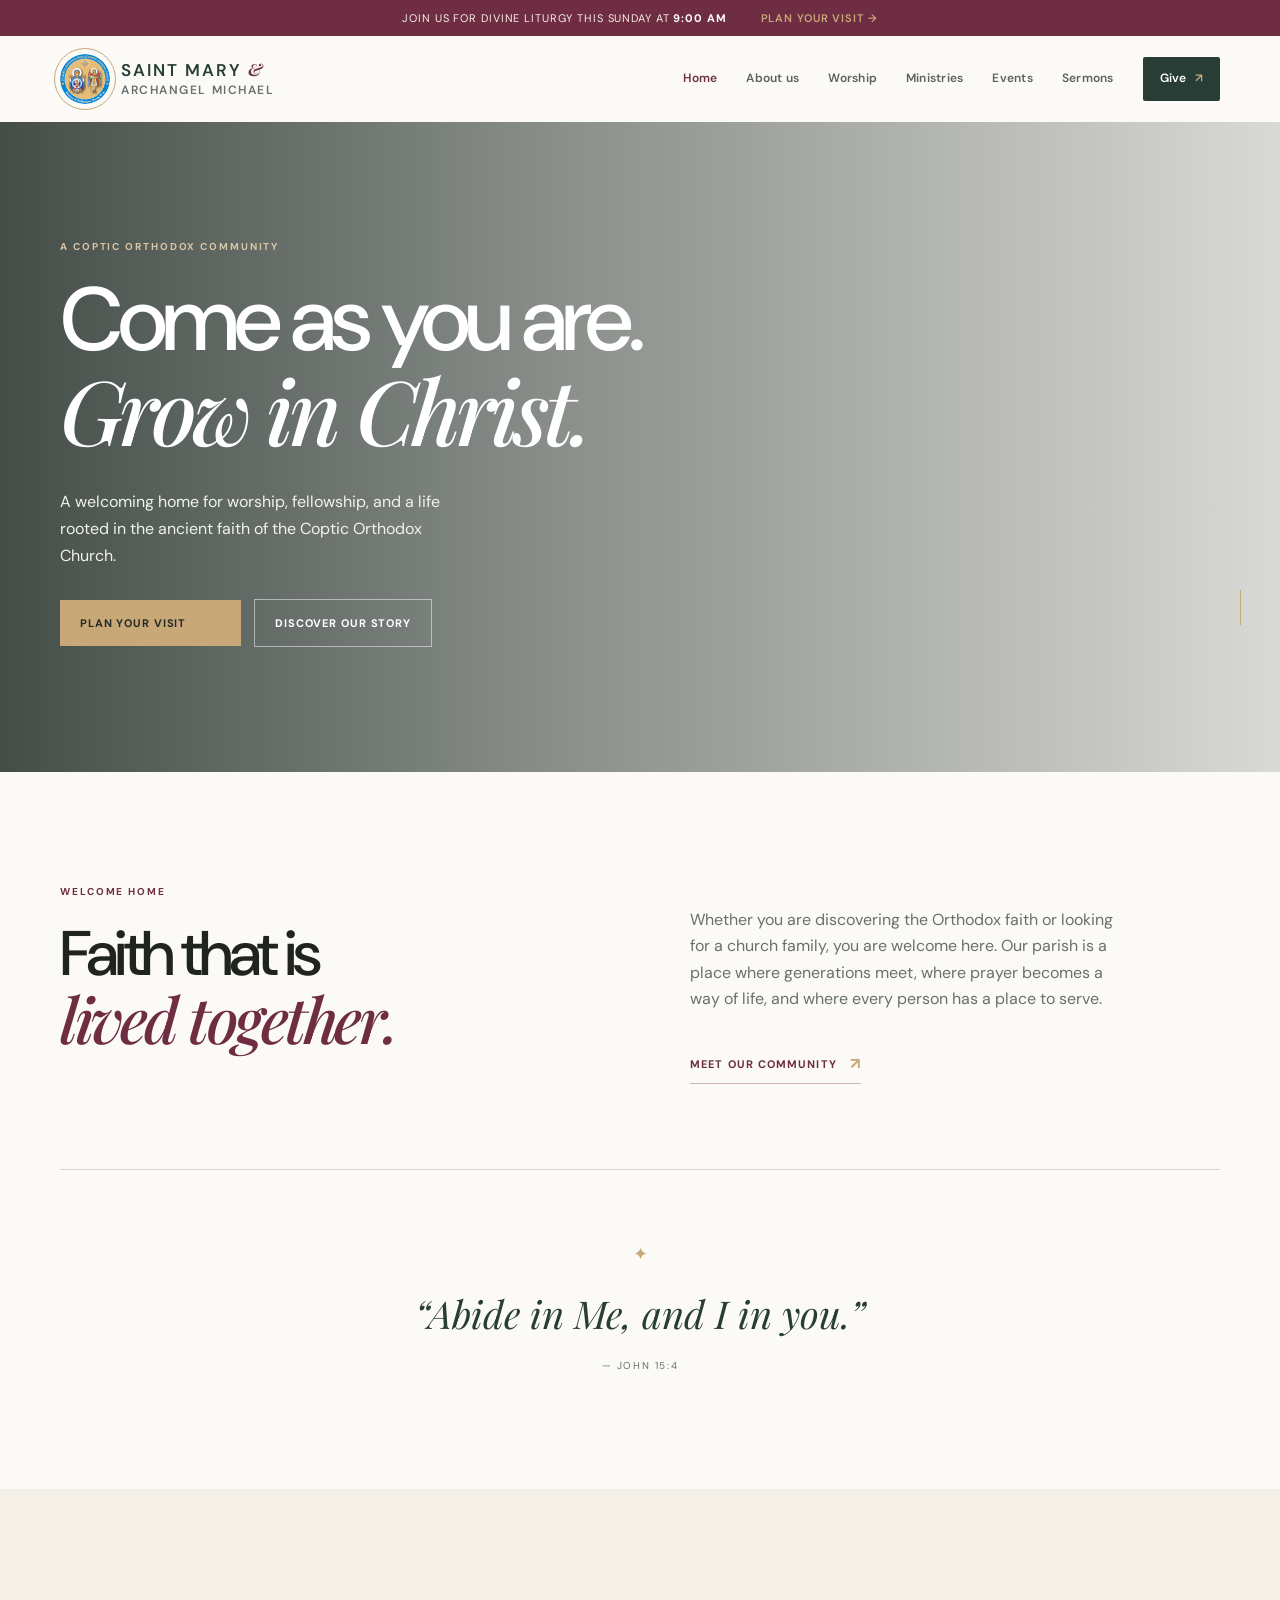
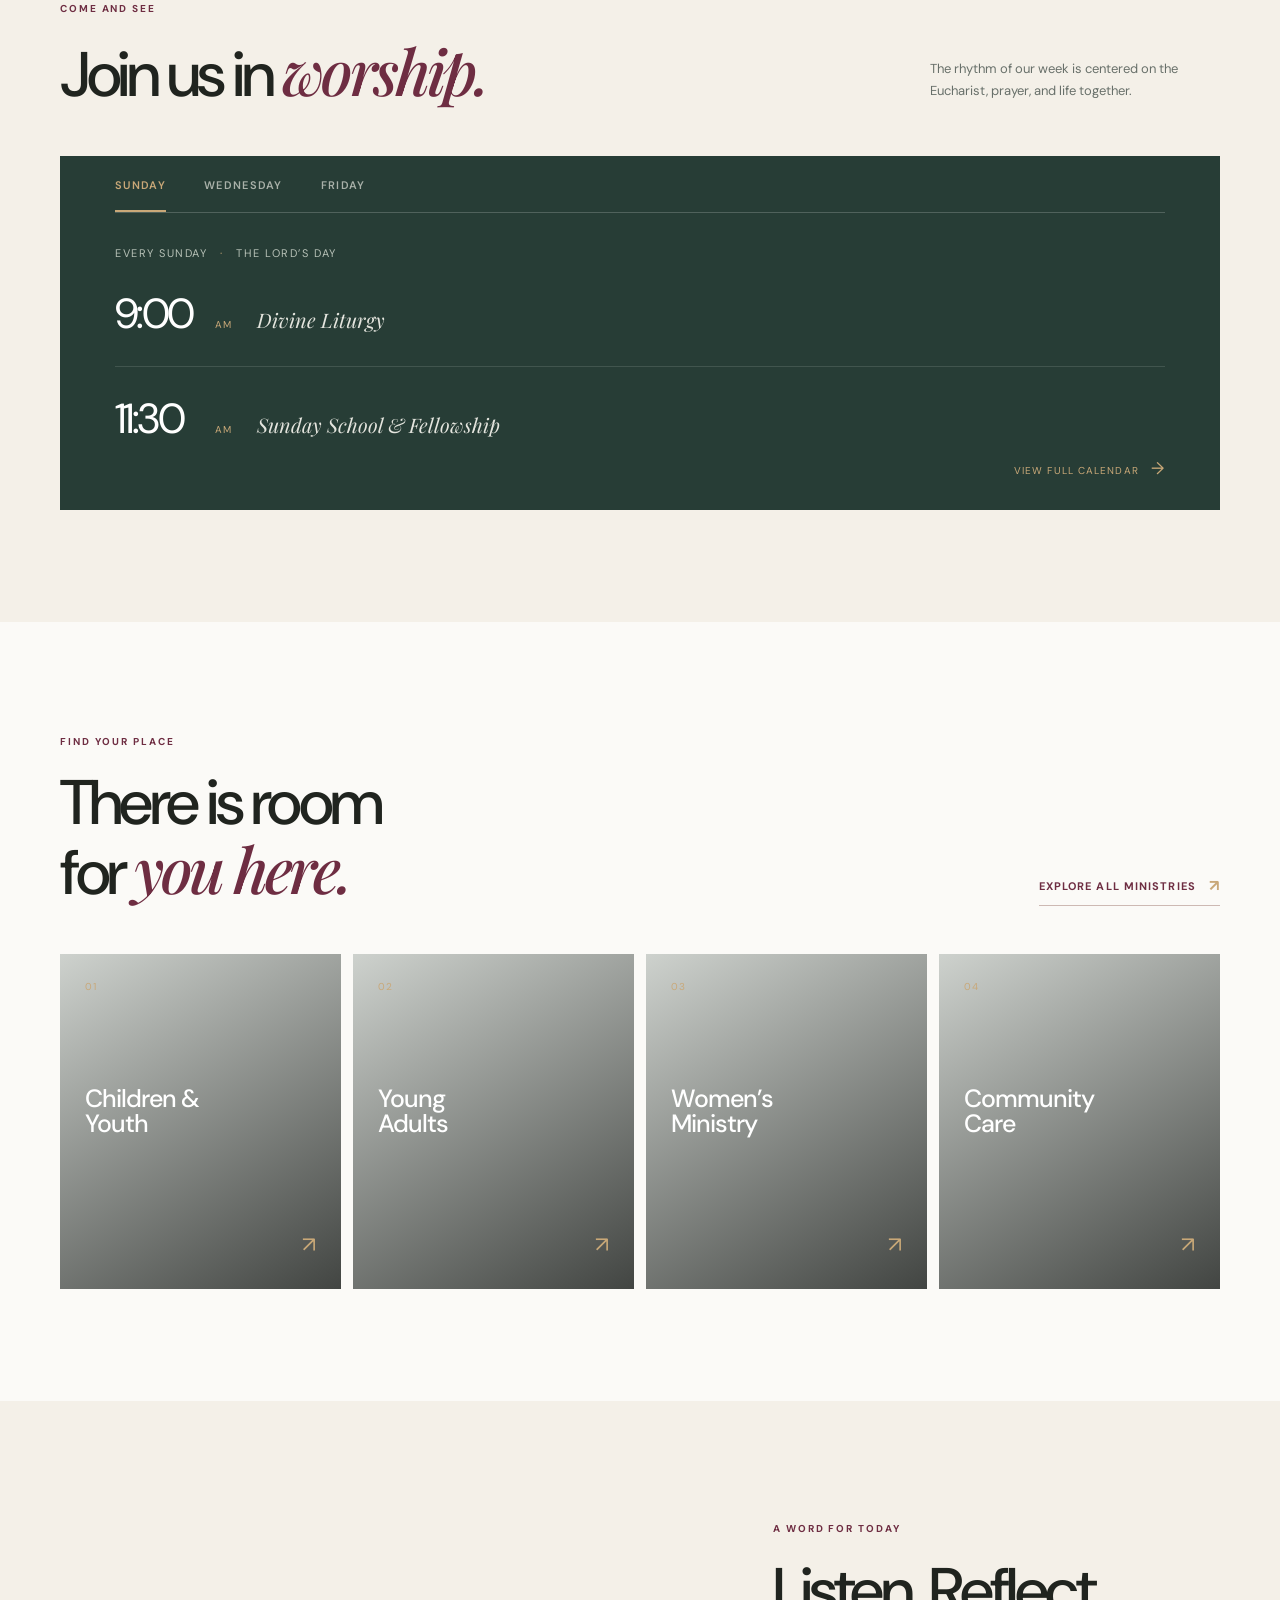
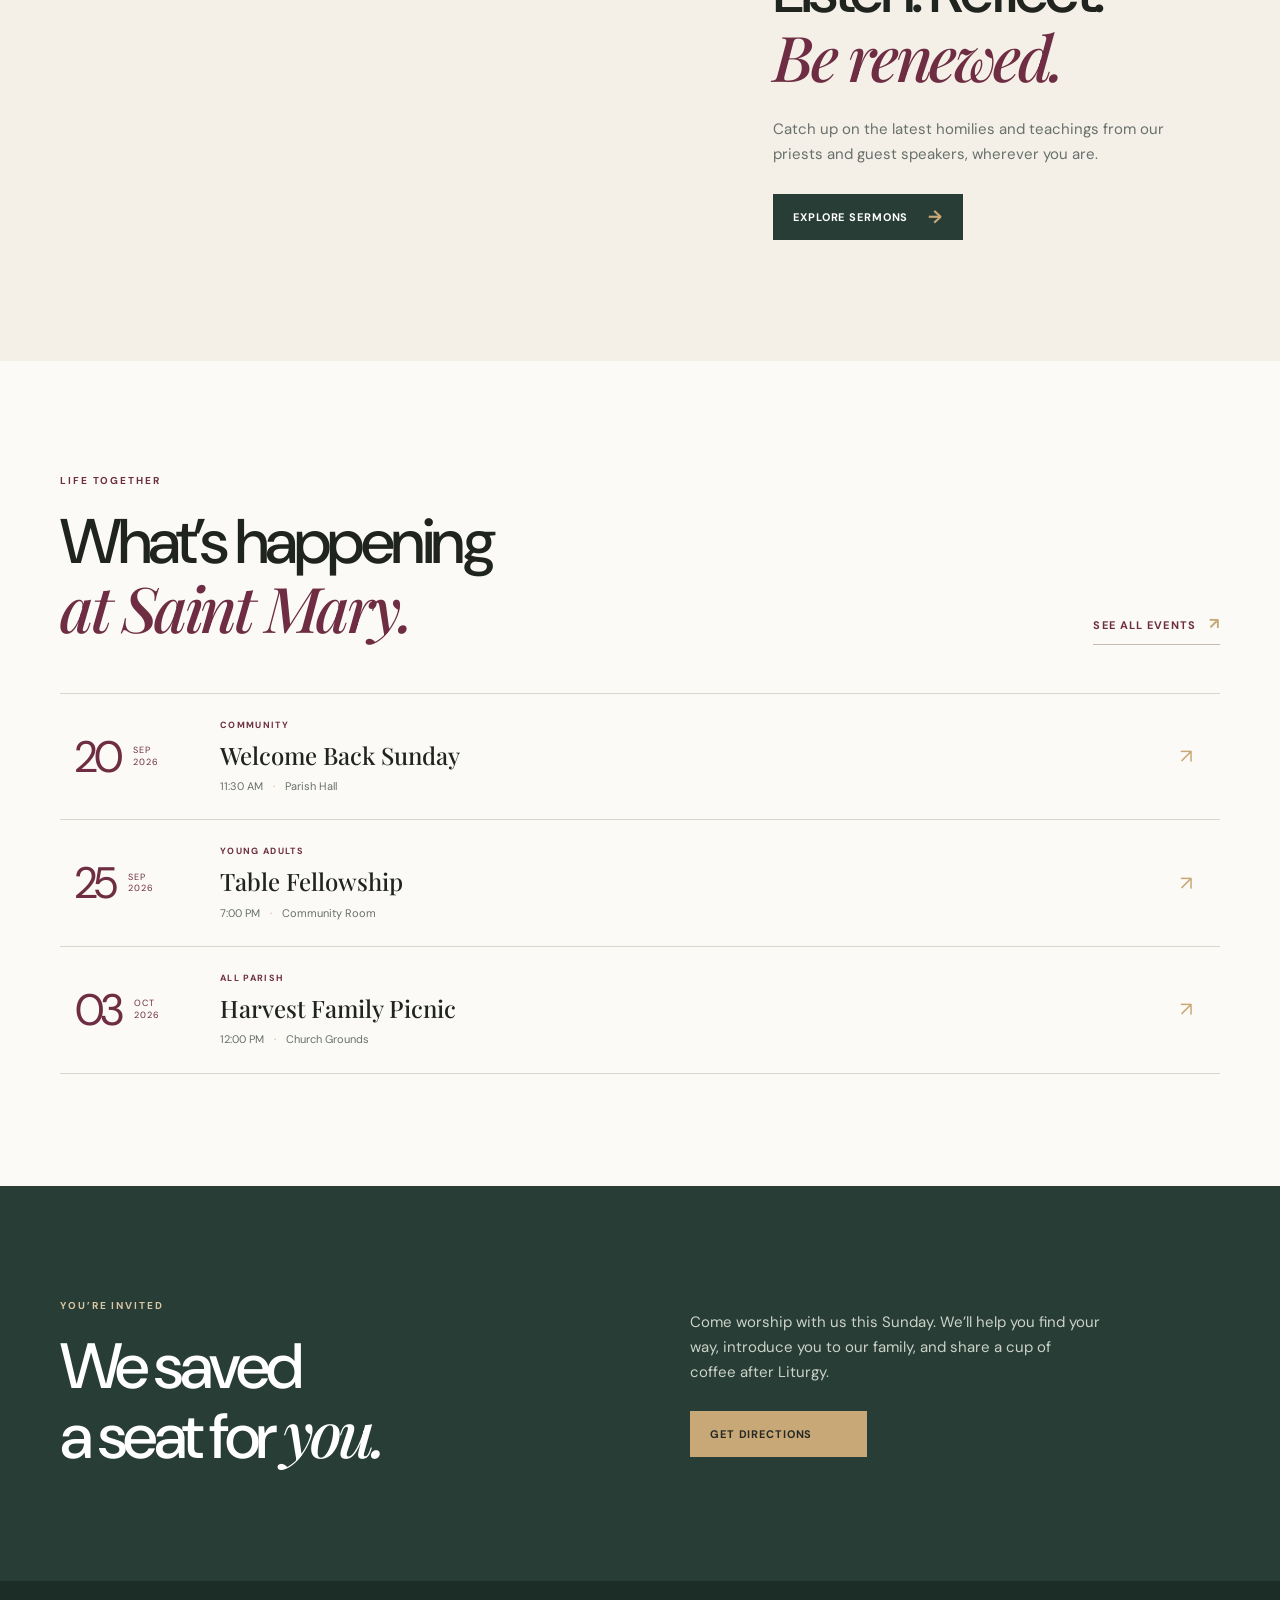
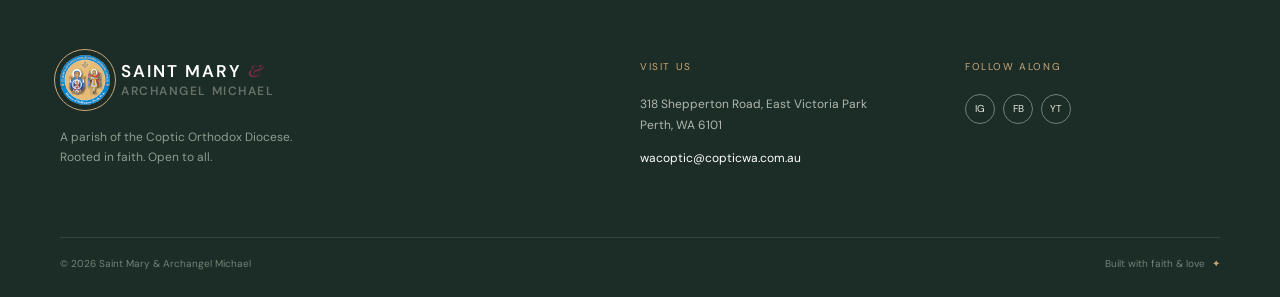
==== commit bbd80f5f: "Added new pages for website launch: "Give," "Events," "Sermons," "Worship," and "Ministries." Includ" ====
--- a/index.html
+++ b/index.html
@@ -1,27 +1,189 @@
 <!DOCTYPE html>
 <html lang="en">
 <head>
-  <meta charset="UTF-8">
-  <meta name="viewport" content="width=device-width, initial-scale=1.0">
-  <meta name="robots" content="noindex">
-  <title>Coming Soon | Saint Mary &amp; Archangel Michael</title>
-  <link rel="preconnect" href="https://fonts.googleapis.com">
-  <link rel="preconnect" href="https://fonts.gstatic.com" crossorigin>
-  <link href="https://fonts.googleapis.com/css2?family=DM+Sans:wght@400;500;600;700&family=Playfair+Display:ital,wght@0,500;0,600;1,500&display=swap" rel="stylesheet">
-  <link rel="stylesheet" href="style.css">
+    <meta charset="UTF-8">
+    <meta name="viewport" content="width=device-width, initial-scale=1.0">
+    <meta name="robots" content="noindex">
+    <title>Saint Mary &amp; Archangel Michael</title>
+    <link rel="preconnect" href="https://fonts.googleapis.com">
+    <link rel="preconnect" href="https://fonts.gstatic.com" crossorigin>
+    <link href="https://fonts.googleapis.com/css2?family=DM+Sans:wght@400;500;600;700&family=Playfair+Display:ital,wght@0,500;0,600;1,500&display=swap"
+          rel="stylesheet">
+    <link rel="stylesheet" href="style.css">
 </head>
-<body class="coming-soon-page">
-  <main class="coming-soon">
-    <div class="container">
-      <div class="brand" aria-label="Saint Mary and Archangel Michael"><span class="brand-mark" aria-hidden="true"></span><span class="brand-name">Saint Mary <i>&amp;</i><br>Archangel Michael</span></div>
-      <div class="coming-soon-content">
-        <p class="eyebrow">Parish website</p>
-        <h1>Something<br><em>beautiful</em> is coming.</h1>
-        <p>We are preparing a new home for Saint Mary and Archangel Michael Coptic Orthodox Church. Details about services, ministries, events, and our community will be added soon.</p>
-        <div class="coming-soon-rule"><span>✦</span></div>
-        <p class="coming-soon-note">Thank you for your patience while we build.</p>
-      </div>
+<body>
+<header class="site-header" id="top">
+    <div class="announcement">
+        <p>Join us for Divine Liturgy this Sunday at <strong>9:00 AM</strong></p>
+        <a href="#visit">Plan your visit <span aria-hidden="true">→</span></a>
     </div>
-  </main>
+    <nav class="nav container" aria-label="Main navigation">
+        <a class="brand" href="#top" aria-label="Saint Mary and Archangel Michael home">
+            <span class="brand-mark" aria-hidden="true"></span>
+            <span class="brand-name">Saint Mary <i>&amp;</i><br><small>Archangel Michael</small></span>
+        </a>
+        <button class="menu-toggle" type="button" aria-expanded="false" aria-controls="nav-links">
+            <span></span><span></span><span></span><span class="sr-only">Open menu</span>
+        </button>
+        <div class="nav-links" id="nav-links">
+            <a class="active" href="index.html">Home</a>
+            <a href="pages/about.html">About us</a>
+            <a href="pages/worship.html">Worship</a>
+            <a href="pages/ministries.html">Ministries</a>
+            <a href="pages/events.html">Events</a>
+            <a href="pages/sermons.html">Sermons</a>
+            <a class="nav-cta" href="pages/give.html">Give <span aria-hidden="true">↗</span></a>
+        </div>
+    </nav>
+</header>
+
+<main>
+    <section class="hero">
+        <div class="hero-image" role="img" aria-label="Sunlight through the windows of a church"></div>
+        <div class="hero-overlay"></div>
+        <div class="hero-content container">
+            <p class="eyebrow light">A Coptic Orthodox community</p>
+            <h1>Come as you are.<br><em>Grow in Christ.</em></h1>
+            <p class="hero-copy">A welcoming home for worship, fellowship, and a life rooted in the ancient faith of the Coptic Orthodox
+                Church.</p>
+            <div class="hero-actions">
+                <a class="button button-primary" href="#visit">Plan your visit <span aria-hidden="true">→</span></a>
+                <a class="button button-ghost" href="#about">Discover our story</a>
+            </div>
+        </div>
+        <div class="hero-scroll" aria-hidden="true"><span></span> Scroll to explore</div>
+    </section>
+
+    <section class="welcome section" id="about">
+        <div class="container welcome-grid">
+            <div>
+                <p class="eyebrow">Welcome home</p>
+                <h2>Faith that is<br><em>lived together.</em></h2>
+            </div>
+            <div class="welcome-copy">
+                <p>Whether you are discovering the Orthodox faith or looking for a church family, you are welcome here. Our parish is a
+                    place where generations meet, where prayer becomes a way of life, and where every person has a place to serve.</p>
+                <a class="text-link" href="#visit">Meet our community <span aria-hidden="true">↗</span></a>
+            </div>
+        </div>
+        <div class="container scripture">
+            <span class="cross-line" aria-hidden="true">✦</span>
+            <blockquote>“Abide in Me, and I in you.”</blockquote>
+            <cite>— John 15:4</cite>
+        </div>
+    </section>
+
+    <section class="worship section section-tinted" id="worship">
+        <div class="container">
+            <div class="section-heading">
+                <div>
+                    <p class="eyebrow">Come and see</p>
+                    <h2>Join us in <em>worship.</em></h2>
+                </div>
+                <p class="heading-note">The rhythm of our week is centered on the Eucharist, prayer, and life together.</p>
+            </div>
+            <div class="service-card">
+                <div class="service-tabs" role="tablist" aria-label="Service days">
+                    <button class="service-tab active" role="tab" aria-selected="true" aria-controls="sunday" id="sunday-tab">Sunday
+                    </button>
+                    <button class="service-tab" role="tab" aria-selected="false" aria-controls="wednesday" id="wednesday-tab">Wednesday
+                    </button>
+                    <button class="service-tab" role="tab" aria-selected="false" aria-controls="friday" id="friday-tab">Friday</button>
+                </div>
+                <div class="service-details active" id="sunday" role="tabpanel" aria-labelledby="sunday-tab">
+                    <div class="service-day">Every Sunday <span>·</span> The Lord’s Day</div>
+                    <div class="service-times"><strong>9:00</strong><span>AM</span><i>Divine Liturgy</i></div>
+                    <div class="service-times"><strong>11:30</strong><span>AM</span><i>Sunday School &amp; Fellowship</i></div>
+                </div>
+                <div class="service-details" id="wednesday" role="tabpanel" aria-labelledby="wednesday-tab" hidden>
+                    <div class="service-day">Every Wednesday <span>·</span> Midweek prayer</div>
+                    <div class="service-times"><strong>7:00</strong><span>PM</span><i>Vespers &amp; Bible Study</i></div>
+                    <div class="service-times"><strong>8:00</strong><span>PM</span><i>Youth Fellowship</i></div>
+                </div>
+                <div class="service-details" id="friday" role="tabpanel" aria-labelledby="friday-tab" hidden>
+                    <div class="service-day">Every Friday <span>·</span> A time of praise</div>
+                    <div class="service-times"><strong>7:00</strong><span>PM</span><i>Praise &amp; Worship</i></div>
+                    <div class="service-times"><strong>8:30</strong><span>PM</span><i>Agape Meal</i></div>
+                </div>
+                <a class="service-link" href="#events">View full calendar <span aria-hidden="true">→</span></a>
+            </div>
+        </div>
+    </section>
+
+    <section class="ministries section" id="ministries">
+        <div class="container">
+            <div class="section-heading">
+                <div>
+                    <p class="eyebrow">Find your place</p>
+                    <h2>There is room<br>for <em>you here.</em></h2>
+                </div>
+                <a class="text-link desktop-link" href="pages/ministries.html">Explore all ministries <span aria-hidden="true">↗</span></a>
+            </div>
+            <div class="ministry-grid">
+                <a class="ministry-card card-one" href="pages/ministries.html#children"><span class="card-number">01</span>
+                    <h3>Children &amp;<br>Youth</h3><span class="card-arrow">↗</span></a>
+                <a class="ministry-card card-two" href="pages/ministries.html#young-adults"><span class="card-number">02</span>
+                    <h3>Young<br>Adults</h3><span class="card-arrow">↗</span></a>
+                <a class="ministry-card card-three" href="pages/ministries.html#women"><span class="card-number">03</span>
+                    <h3>Women’s<br>Ministry</h3><span class="card-arrow">↗</span></a>
+                <a class="ministry-card card-four" href="pages/ministries.html#care"><span class="card-number">04</span>
+                    <h3>Community<br>Care</h3><span class="card-arrow">↗</span></a>
+            </div>
+        </div>
+    </section>
+
+    <section class="feature section" id="sermons">
+        <div class="feature-image" role="img" aria-label="Candlelight inside the church"></div>
+        <div class="feature-content">
+            <p class="eyebrow">A word for today</p>
+            <h2>Listen. Reflect.<br><em>Be renewed.</em></h2>
+            <p>Catch up on the latest homilies and teachings from our priests and guest speakers, wherever you are.</p>
+            <a class="button button-dark" href="pages/sermons.html#listen">Explore sermons <span aria-hidden="true">→</span></a>
+        </div>
+    </section>
+
+    <section class="events section" id="events">
+        <div class="container">
+            <div class="section-heading">
+                <div><p class="eyebrow">Life together</p>
+                    <h2>What’s happening<br><em>at Saint Mary.</em></h2></div>
+                <a class="text-link desktop-link" href="pages/events.html">See all events <span aria-hidden="true">↗</span></a>
+            </div>
+            <div class="event-list">
+                <a class="event" href="pages/events.html#welcome">
+                    <time datetime="2026-09-20"><strong>20</strong><span>SEP<br>2026</span></time>
+                    <div><p class="event-type">Community</p>
+                        <h3>Welcome Back Sunday</h3>
+                        <p class="event-meta">11:30 AM <span>·</span> Parish Hall</p></div>
+                    <span class="event-arrow">↗</span></a>
+                <a class="event" href="pages/events.html#table">
+                    <time datetime="2026-09-25"><strong>25</strong><span>SEP<br>2026</span></time>
+                    <div><p class="event-type">Young adults</p>
+                        <h3>Table Fellowship</h3>
+                        <p class="event-meta">7:00 PM <span>·</span> Community Room</p></div>
+                    <span class="event-arrow">↗</span></a>
+                <a class="event" href="pages/events.html#picnic">
+                    <time datetime="2026-10-03"><strong>03</strong><span>OCT<br>2026</span></time>
+                    <div><p class="event-type">All parish</p>
+                        <h3>Harvest Family Picnic</h3>
+                        <p class="event-meta">12:00 PM <span>·</span> Church Grounds</p></div>
+                    <span class="event-arrow">↗</span></a>
+            </div>
+        </div>
+    </section>
+
+    <section class="visit section" id="visit">
+        <div class="container visit-grid">
+            <div><p class="eyebrow light">You’re invited</p>
+                <h2>We saved<br>a seat for <em>you.</em></h2></div>
+            <div id="give"><p>Come worship with us this Sunday. We’ll help you find your way, introduce you to our family, and share a cup
+                of coffee after Liturgy.</p><a class="button button-primary" href="#contact">Get directions <span
+                    aria-hidden="true">→</span></a></div>
+        </div>
+    </section>
+</main>
+
+<div id="contact" data-footer></div>
+<script src="script.js"></script>
 </body>
 </html>
